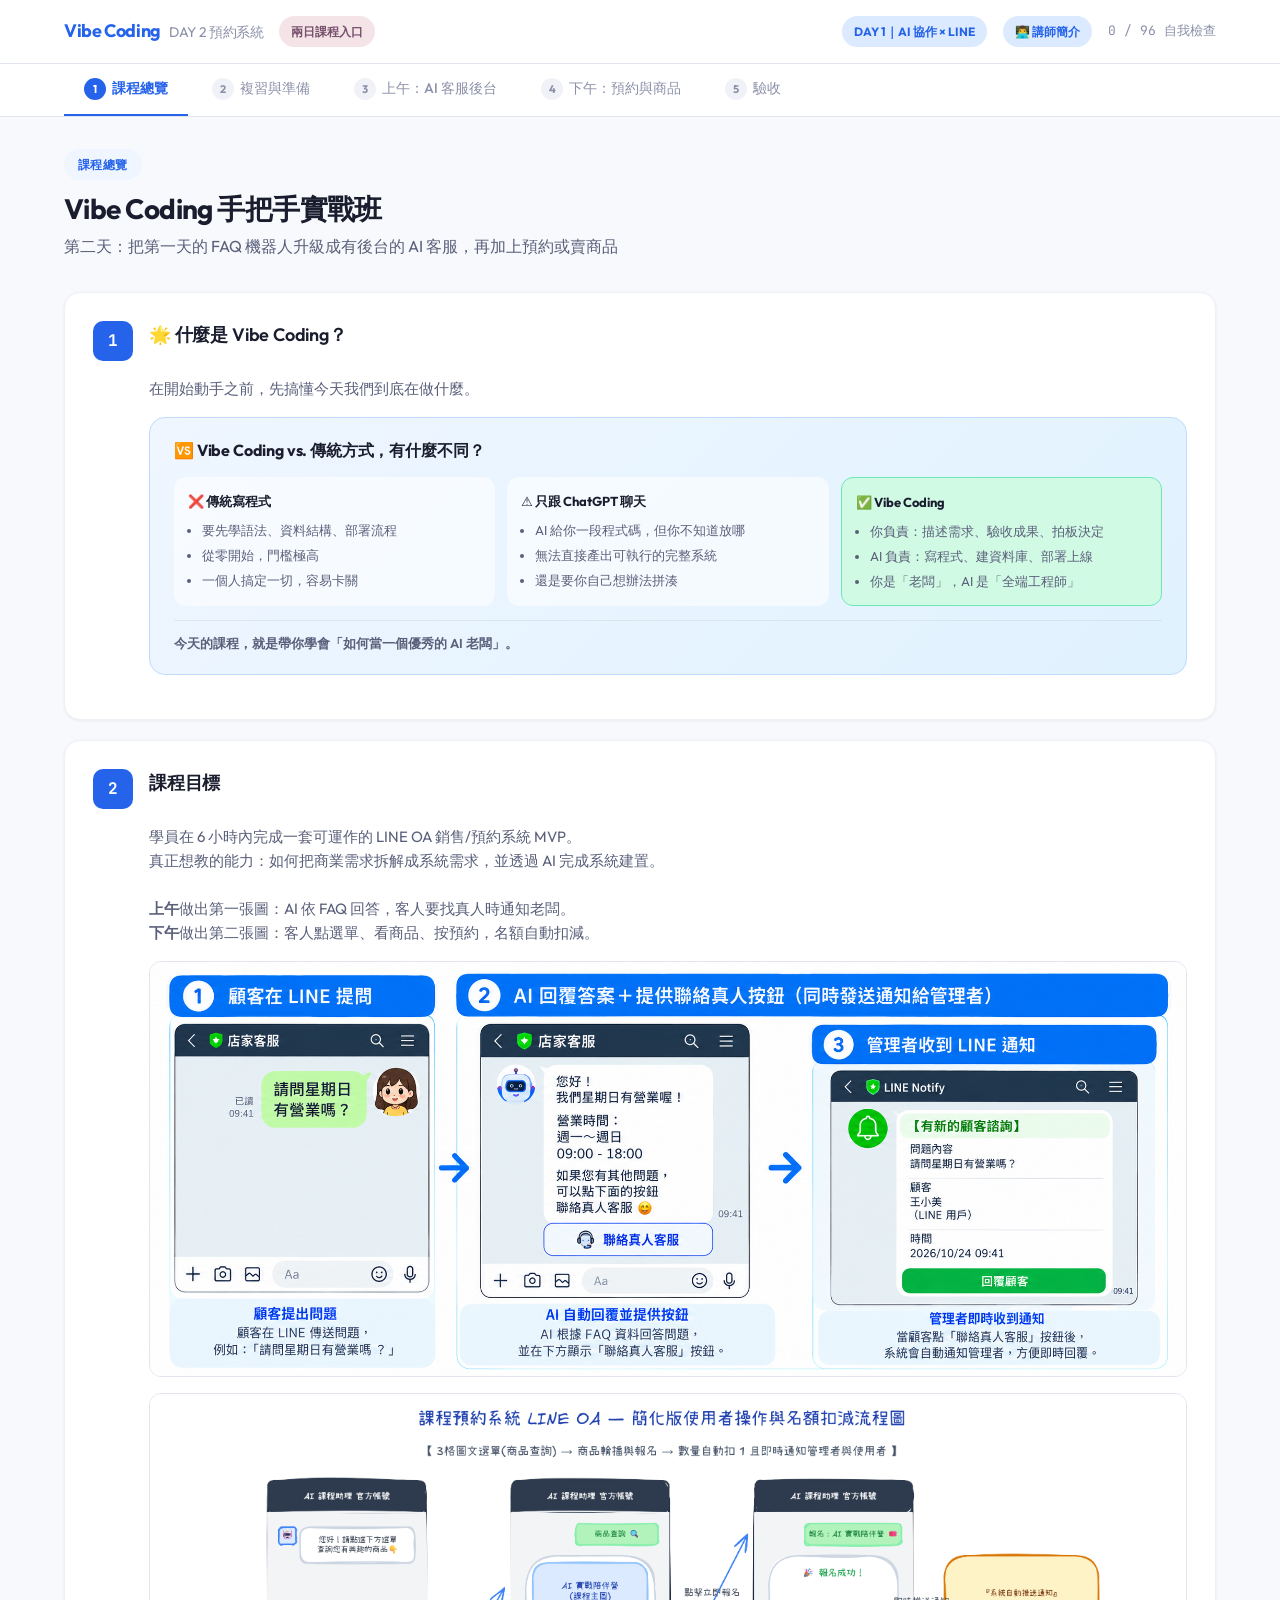
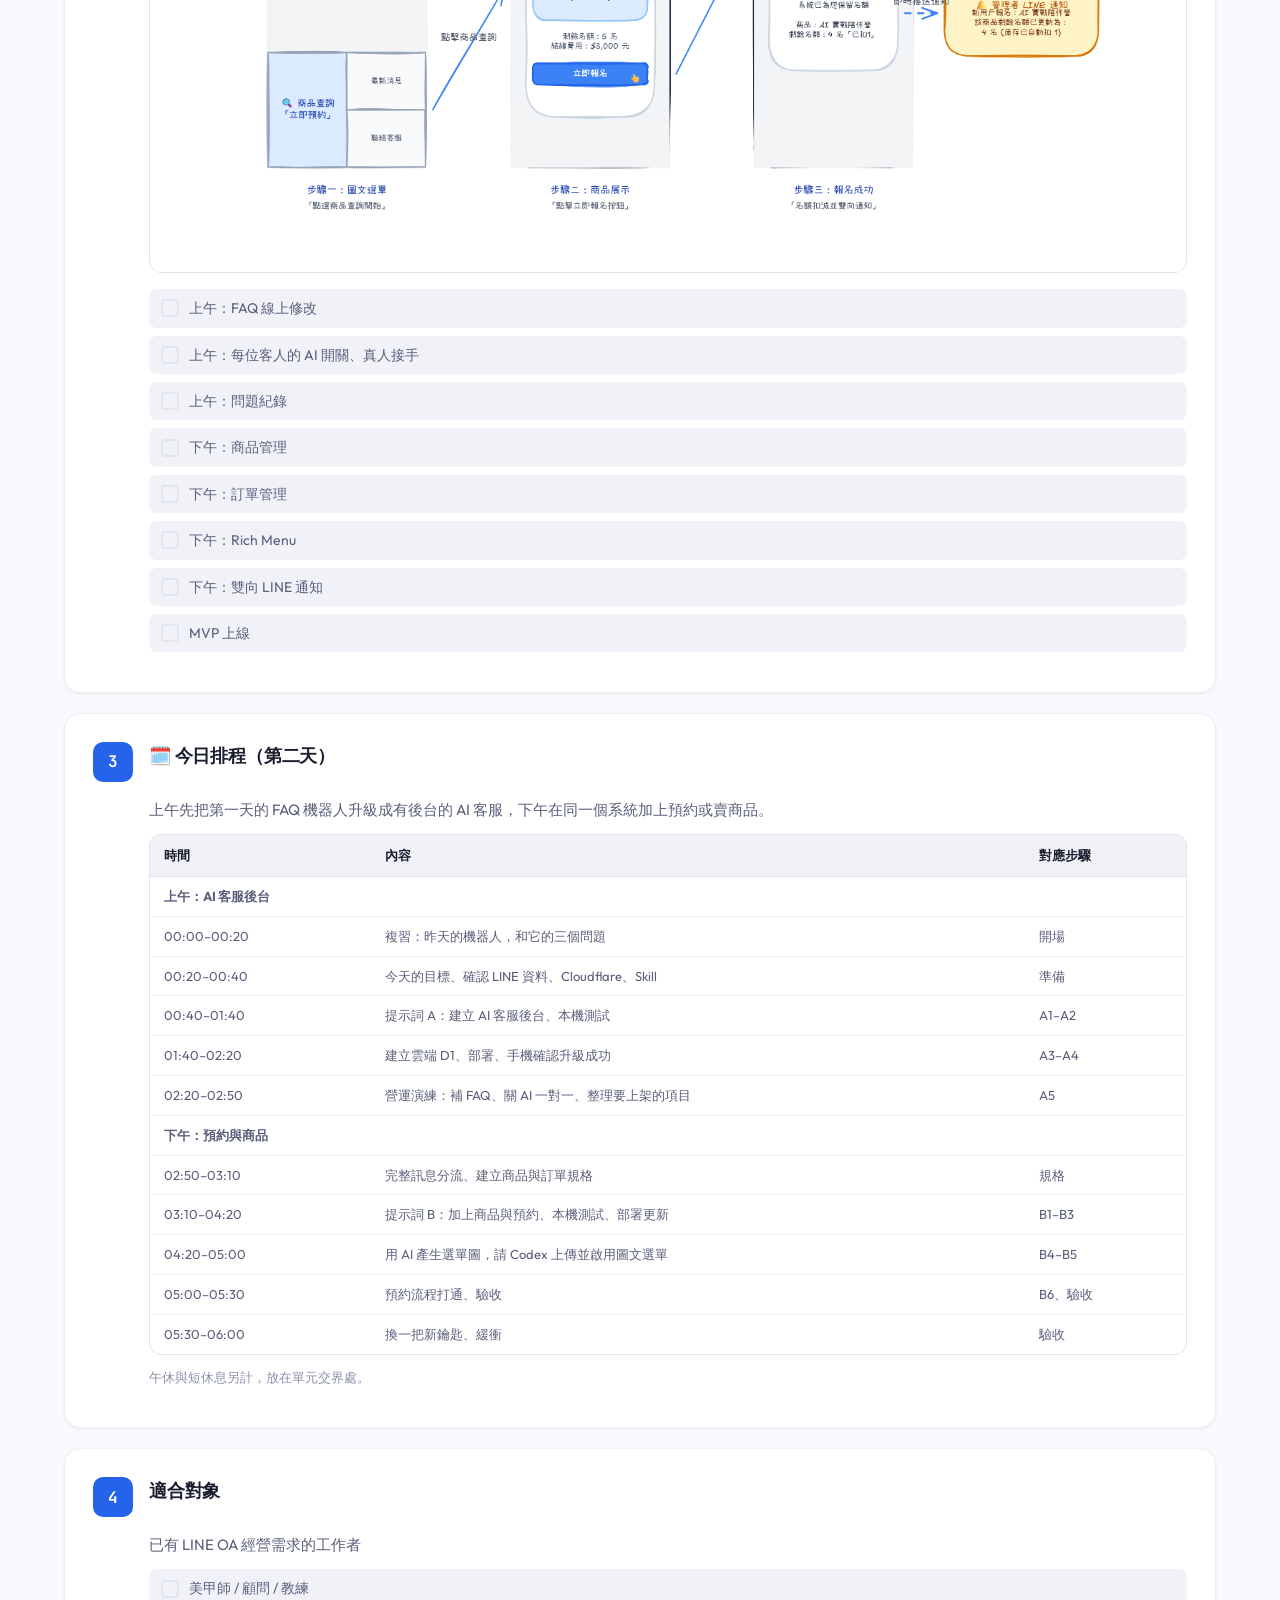
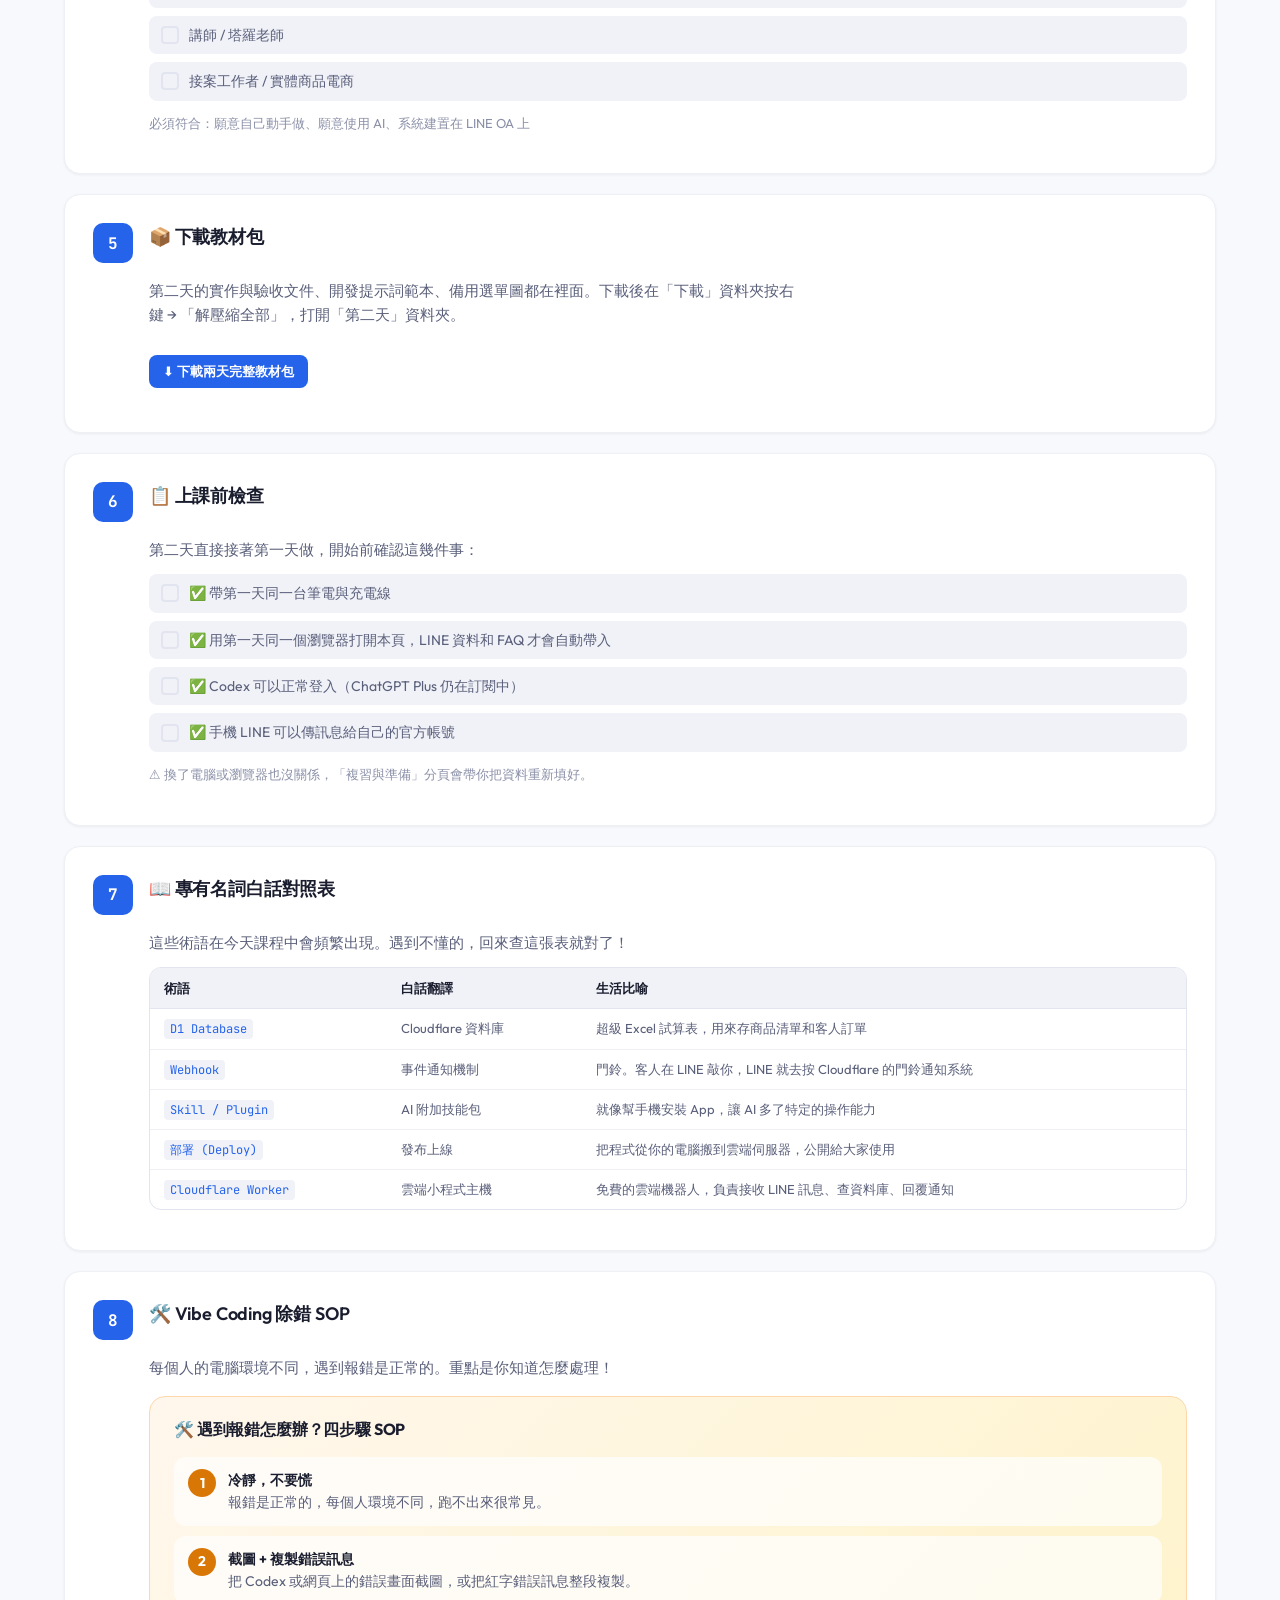
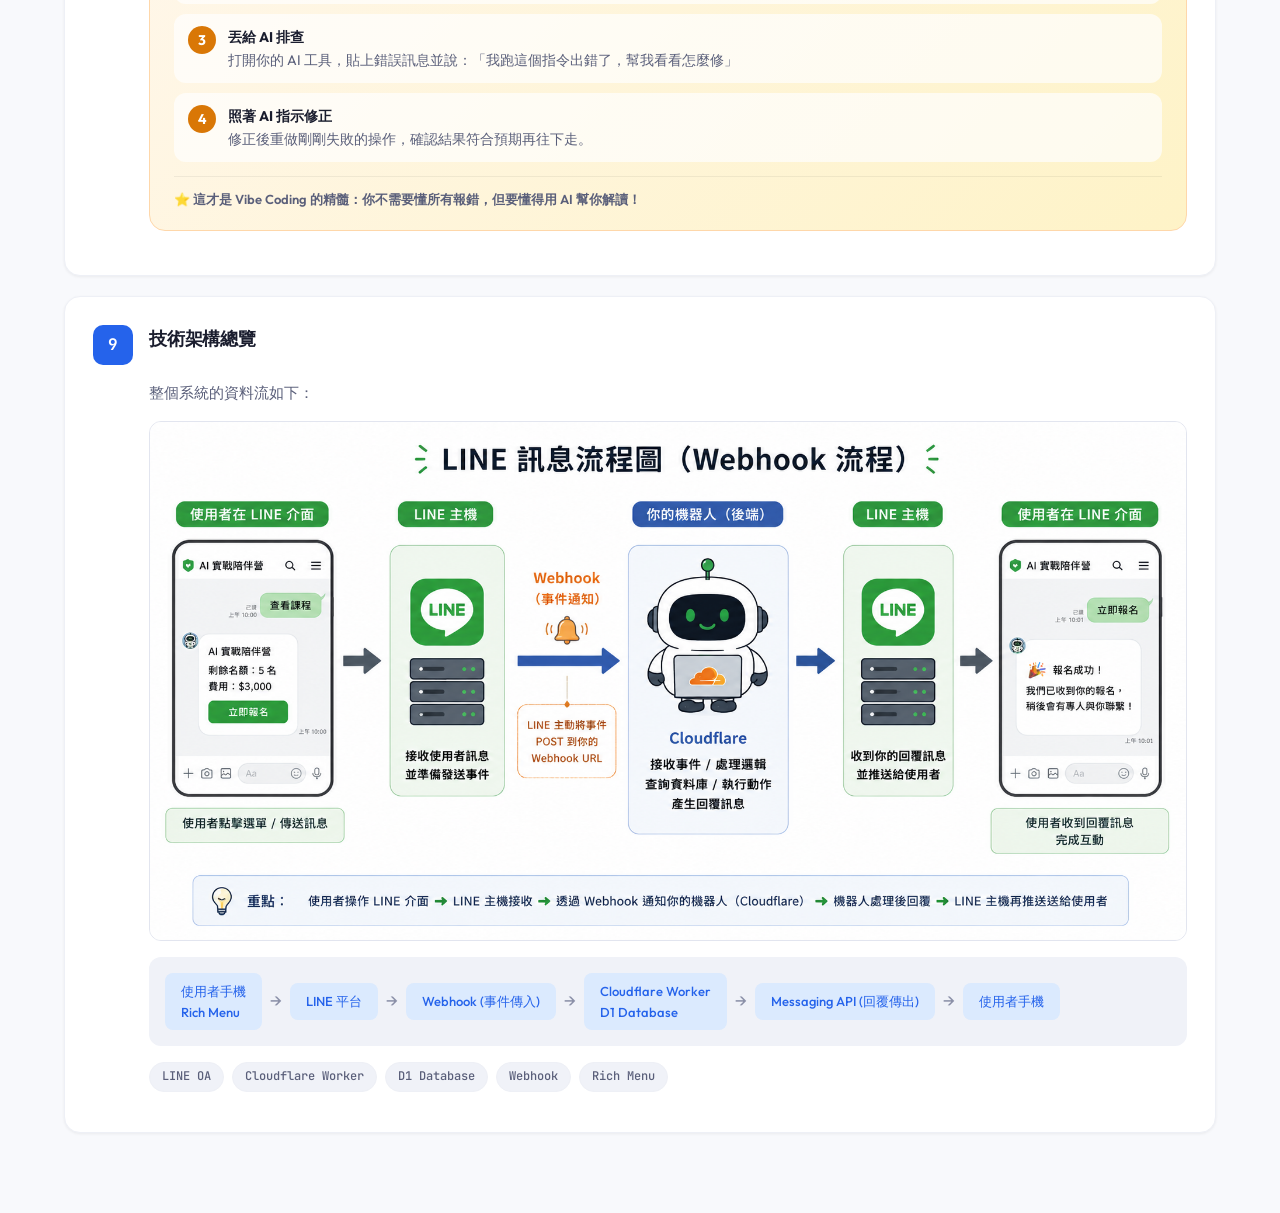
==== index.html @ fb304b0f "Day 2: rich menu Browse Products uses postback to show product cards Co-Authored-By: Claude Opus 5.5" ====
<!DOCTYPE html>
<html lang="zh-TW">

<head>
  <meta charset="UTF-8">
  <meta name="viewport" content="width=device-width, initial-scale=1.0">
  <meta name="description" content="Vibe Coding 手把手實戰班 - 用 LINE OA 打造銷售/預約系統 MVP 的課程學習引導">
  <title>Vibe Coding 課程引導手冊</title>
  <link rel="stylesheet" href="style.css">
</head>

<body>

  <header class="site-header">
    <div class="header-inner">
      <div class="header-brand">Vibe Coding<span>DAY 2 預約系統</span></div>
      <a href="./course/" class="header-instructor-btn" style="display:inline-flex;align-items:center;text-decoration:none;border-radius:999px;padding:6px 12px;background:#f5e4e7;color:#76506c;font-size:12px;font-weight:700;" title="兩日課程總覽">兩日課程入口</a>
      <a href="./day1/" class="header-instructor-btn" style="display:inline-flex;align-items:center;text-decoration:none;border-radius:999px;padding:6px 12px;background:var(--c-accent-light);color:var(--c-accent);font-size:12px;font-weight:700;margin-left:auto;" title="第一天 AI 協作與 LINE 關鍵字機器人">DAY 1｜AI 協作 × LINE</a>
      <a href="instructor.html" class="header-instructor-btn" style="margin-left:0;font-size:12px;font-weight:700;color:var(--c-accent);text-decoration:none;display:inline-flex;align-items:center;gap:4px;padding:6px 12px;border-radius:999px;background:var(--c-accent-light);transition:all var(--transition);">👨‍💻 講師簡介</a>
      <div class="header-progress" id="progressText" style="margin-left:0;">0 / 0 完成</div>
    </div>
  </header>

  <nav class="tab-nav">
    <div class="tab-nav-inner" id="tabNav"></div>
  </nav>

  <main class="main-content" id="mainContent"></main>

  <script src="course-tools.js?v=20261026-01"></script>
  <script src="data.js?v=20261026-06"></script>
  <script>
    (function () {
      const nav = document.getElementById('tabNav');
      const main = document.getElementById('mainContent');

      // Build tabs
      STAGES.forEach((stage, i) => {
        const btn = document.createElement('button');
        btn.className = 'tab-btn' + (i === 0 ? ' active' : '');
        btn.dataset.target = stage.id;
        btn.innerHTML = `<span class="tab-num">${i + 1}</span>${stage.label}`;
        btn.addEventListener('click', () => switchTab(stage.id));
        nav.appendChild(btn);
      });

      // Build panels
      STAGES.forEach((stage, i) => {
        const panel = document.createElement('div');
        panel.className = 'tab-panel' + (i === 0 ? ' active' : '');
        panel.id = `panel-${stage.id}`;
        panel.innerHTML = renderStage(stage);
        main.appendChild(panel);
      });

      function switchTab(id) {
        document.querySelectorAll('.tab-btn').forEach(b => b.classList.toggle('active', b.dataset.target === id));
        document.querySelectorAll('.tab-panel').forEach(p => {
          p.classList.remove('active');
          if (p.id === `panel-${id}`) {
            void p.offsetWidth;
            p.classList.add('active');
          }
        });
        window.scrollTo({ top: 0, behavior: 'smooth' });
      }

      function renderStage(stage) {
        let html = `
      <div class="stage-header">
        <div class="stage-badge ${stage.color}">${stage.label}</div>
        <h1 class="stage-title">${stage.title}</h1>
        <p class="stage-desc">${stage.desc}</p>
      </div>
      <div class="step-list">
    `;
        stage.steps.forEach((step, si) => {
          html += `<div class="step-card">
        <div class="step-header">
          <div class="step-number ${stage.color}">${si + 1}</div>
          <div>
            <div class="step-title">${step.title}</div>
            ${step.subtitle ? `<div class="step-subtitle">${step.subtitle}</div>` : ''}
          </div>
        </div>
        <div class="step-body">
          <p>${step.body}</p>`;

          // Vibe Coding intro block
          if (step.vibeCodingIntro) {
            html += `
          <div class="info-card info-card--blue">
            <div class="info-card__title">🆚 Vibe Coding vs. 傳統方式，有什麼不同？</div>
            <div class="compare-grid">
              <div class="compare-col compare-col--bad">
                <div class="compare-col__label">❌ 傳統寫程式</div>
                <ul>
                  <li>要先學語法、資料結構、部署流程</li>
                  <li>從零開始，門檻極高</li>
                  <li>一個人搞定一切，容易卡關</li>
                </ul>
              </div>
              <div class="compare-col compare-col--bad">
                <div class="compare-col__label">⚠️ 只跟 ChatGPT 聊天</div>
                <ul>
                  <li>AI 給你一段程式碼，但你不知道放哪</li>
                  <li>無法直接產出可執行的完整系統</li>
                  <li>還是要你自己想辦法拼湊</li>
                </ul>
              </div>
              <div class="compare-col compare-col--good">
                <div class="compare-col__label">✅ Vibe Coding</div>
                <ul>
                  <li>你負責：描述需求、驗收成果、拍板決定</li>
                  <li>AI 負責：寫程式、建資料庫、部署上線</li>
                  <li>你是「老闆」，AI 是「全端工程師」</li>
                </ul>
              </div>
            </div>
            <div class="info-card__footer">今天的課程，就是帶你學會「如何當一個優秀的 AI 老闆」。</div>
          </div>`;
          }

          // Glossary block
          if (step.glossary) {
            html += `
          <div class="glossary-table">
            <table>
              <thead><tr><th>術語</th><th>白話翻譯</th><th>生活比喻</th></tr></thead>
              <tbody>
                <!--tr><td><code>cd</code></td><td>切換目錄</td><td>用滑鼠點兩下進入資料夾</td></tr>
                <tr><td><code>pwd</code></td><td>顯示目前路徑</td><td>看你現在人在哪個資料夾</td></tr>
                <tr><td><code>mkdir</code></td><td>建立資料夾</td><td>滑鼠右鍵 → 新增資料夾</td></tr>
                <tr><td><code>npm run dev</code></td><td>啟動本地測試</td><td>在自己電腦開一個只有你看得到的暫時測試網頁</td></tr>
                <tr><td><code>wrangler deploy</code></td><td>部署上線</td><td>把網站打包上傳到雲端，讓全世界都能透過網址連進來</td></tr-->
                <tr><td><code>D1 Database</code></td><td>Cloudflare 資料庫</td><td>超級 Excel 試算表，用來存商品清單和客人訂單</td></tr>
                <tr><td><code>Webhook</code></td><td>事件通知機制</td><td>門鈴。客人在 LINE 敲你，LINE 就去按 Cloudflare 的門鈴通知系統</td></tr>
                <tr><td><code>Skill / Plugin</code></td><td>AI 附加技能包</td><td>就像幫手機安裝 App，讓 AI 多了特定的操作能力</td></tr>
                <tr><td><code>部署 (Deploy)</code></td><td>發布上線</td><td>把程式從你的電腦搬到雲端伺服器，公開給大家使用</td></tr>
                <tr><td><code>Cloudflare Worker</code></td><td>雲端小程式主機</td><td>免費的雲端機器人，負責接收 LINE 訊息、查資料庫、回覆通知</td></tr>
                
                
                
              </tbody>
            </table>
          </div>`;
          }

          // Debug SOP block
          if (step.debugSop) {
            html += `
          <div class="info-card info-card--orange">
            <div class="info-card__title">🛠️ 遇到報錯怎麼辦？四步驟 SOP</div>
            <div class="sop-steps">
              <div class="sop-step"><span class="sop-num">1</span><div><strong>冷靜，不要慌</strong><br>報錯是正常的，每個人環境不同，跑不出來很常見。</div></div>
              <div class="sop-step"><span class="sop-num">2</span><div><strong>截圖 + 複製錯誤訊息</strong><br>把 Codex 或網頁上的錯誤畫面截圖，或把紅字錯誤訊息整段複製。</div></div>
              <div class="sop-step"><span class="sop-num">3</span><div><strong>丟給 AI 排查</strong><br>打開你的 AI 工具，貼上錯誤訊息並說：「我跑這個指令出錯了，幫我看看怎麼修」</div></div>
              <div class="sop-step"><span class="sop-num">4</span><div><strong>照著 AI 指示修正</strong><br>修正後重做剛剛失敗的操作，確認結果符合預期再往下走。</div></div>
            </div>
            <div class="info-card__footer">⭐ 這才是 Vibe Coding 的精髓：你不需要懂所有報錯，但要懂得用 AI 幫你解讀！</div>
          </div>`;
          }

          // AI Tips block
          if (step.aiTips) {
            html += `
          <div class="info-card info-card--purple">
            <div class="info-card__title">🗣️ 如何最有效率地跟 AI 說話？</div>
            <div class="ai-tips-grid">
              <div class="ai-tip">
                <div class="ai-tip__icon">🎤</div>
                <div><strong>用語音輸入說白話文</strong><br>想不到怎麼打字？直接對著麥克風講。把你的需求稀哩嘩啦說出來，AI 會幫你整理成有邏輯的架構。</div>
              </div>
              <div class="ai-tip">
                <div class="ai-tip__icon">🤔</div>
                <div><strong>想清楚再送出</strong><br>避免一次送出一個字、一句話就按送出的「碎語模式」，這樣會大量消耗 Token 額度，而且 AI 不容易理解你的完整意圖。</div>
              </div>
              <div class="ai-tip">
                <div class="ai-tip__icon">📸</div>
                <div><strong>報錯就截圖</strong><br>遇到任何錯誤，把截圖或錯誤訊息直接附上，比用文字描述「它壞掉了」有效一百倍。</div>
              </div>
              <div class="ai-tip">
                <div class="ai-tip__icon">✅</div>
                <div><strong>描述「預期結果」</strong><br>告訴 AI「我希望按下按鈕後，庫存自動減 1 並發通知」比說「幫我加功能」明確太多了。</div>
              </div>
            </div>
          </div>`;
          }

          // Future expansion block
          if (step.futureExpansion) {
            html += `
          <div class="info-card info-card--green">
            <div class="info-card__title">🚀 今天只是起點，未來可以無限延伸！</div>
            <p style="margin-bottom:16px;color:var(--c-text-secondary)">今天完成的是 MVP（最小可行產品）。未來想加功能，做法都一樣：<strong>把需求具體描述給 AI，讓 AI 幫你規劃並改寫系統。</strong></p>
            <div class="expansion-grid">
              <div class="expansion-item"><span class="expansion-icon">💳</span><strong>加入金流</strong><br>整合 LINE Pay 或綠界金流，讓客人直接在 LINE 完成付款</div>
              <div class="expansion-item"><span class="expansion-icon">📅</span><strong>多時段預約</strong><br>讓一個商品支援多個時段選擇，並自動管理各時段名額</div>
              <div class="expansion-item"><span class="expansion-icon">📋</span><strong>LIFF 表單延伸</strong><br>整合 LINE LIFF 網頁，像 Google Forms 一樣在 LINE 內直接填寫問卷與收集資料</div>
              <div class="expansion-item"><span class="expansion-icon">👥</span><strong>會員 CRM</strong><br>記錄每位客人的消費紀錄，發送個人化優惠訊息</div>
              <div class="expansion-item"><span class="expansion-icon">📊</span><strong>銷售儀表板</strong><br>自動統計每日/每週訂單與營收，用圖表呈現</div>
            </div>
          </div>`;
          }

          // Template selector
          if (step.templateSelector) {
            html += `
          <div class="template-selector">
            <div class="template-selector__label">選擇和第一天相同的範例（點擊後自動填入下方欄位）：</div>
            <div class="template-btns">
              ${Object.entries(TEMPLATES).map(([key, tpl]) =>
                `<button class="template-btn" onclick="applyTemplate('${key}')">${tpl.label}<br><small>${tpl.sub}</small></button>`).join('')}
            </div>
          </div>`;
          }

          // Image
          // step.image may be a single path or a list shown top to bottom.
          if (step.image) {
            html += [].concat(step.image).map(src => `
          <div class="step-image-container" style="margin: 16px 0; border: 1px solid var(--c-border); border-radius: var(--radius); overflow: hidden; max-width: 100%;">
            <img src="${src}" alt="LINE OA MVP 流程圖" style="width: 100%; height: auto; display: block; object-fit: contain;">
          </div>
        `).join('');
          }

          // Flow diagram
          if (step.flow) {
            html += '<div class="flow-diagram">';
            step.flow.forEach((node, ni) => {
              html += `<span class="flow-node">${node}</span>`;
              if (ni < step.flow.length - 1) html += '<span class="flow-arrow">&rarr;</span>';
            });
            html += '</div>';
          }

          // Tech pills
          if (step.techs) {
            html += '<div class="tech-pills">';
            step.techs.forEach(t => { html += `<span class="tech-pill">${t}</span>`; });
            html += '</div>';
          }

          // Checklist
          if (step.checklist) {
            html += '<ul class="checklist">';
            step.checklist.forEach((item, ci) => {
              const uid = `${stage.id}-${si}-${ci}`;
              html += `<li><input type="checkbox" id="${uid}" onchange="updateProgress()"><label for="${uid}">${item}</label></li>`;
            });
            html += '</ul>';
          }

          // Extra text
          if (step.extra) {
            html += `<p style="margin-top:8px;font-size:13px;color:var(--c-text-muted)">${step.extra}</p>`;
          }

          // Result box
          if (step.result) {
            html += `<div class="result-box">${step.result}</div>`;
          }

          // Tip box (white-talk explanation)
          if (step.tip) {
            html += `<div class="tip-box">${step.tip}</div>`;
          }

          // Worksheet
          if (step.worksheet) {
            html += renderWorksheet(step.worksheet, `${stage.id}-${si}`);
          }

          // Prompt box
          if (step.promptBox) {
            html += `
          <div class="prompt-output-box">
            <div class="prompt-output-header">
              <span>整合 AI 提示詞</span>
              <button class="copy-btn" id="btn-copy-${step.promptBox.id}" onclick="copyToClipboard('${step.promptBox.id}')">${step.promptBox.buttonText}</button>
            </div>
            <textarea id="${step.promptBox.id}" readonly class="prompt-textarea" placeholder="填寫完前述步驟後，此處將動態生成相關提示詞...">${(step.promptBox.text || "").replace(/&/g, "&amp;").replace(/</g, "&lt;")}</textarea>
          </div>
        `;
          }

          // Antifraud notice already in body HTML, tip also rendered after worksheet
          html += '</div></div>';
        });
        html += '</div>';
        return html;
      }

      function renderWorksheet(ws, prefix) {
        let html = `<div class="worksheet">
      <div class="worksheet-title">
        <svg viewBox="0 0 24 24" fill="none" stroke="currentColor" stroke-width="2" stroke-linecap="round" stroke-linejoin="round"><path d="M14 2H6a2 2 0 0 0-2 2v16a2 2 0 0 0 2 2h12a2 2 0 0 0 2-2V8z"/><polyline points="14 2 14 8 20 8"/><line x1="16" y1="13" x2="8" y2="13"/><line x1="16" y1="17" x2="8" y2="17"/><polyline points="10 9 9 9 8 9"/></svg>
        ${ws.title}
      </div>
      <div class="ws-grid">`;
        ws.fields.forEach((f, fi) => {
          const fid = f.id || `ws-${prefix}-${fi}`;
          if (f.type === 'textarea') {
            html += `</div><div class="ws-field"><label for="${fid}">${f.label}</label>
          <textarea id="${fid}" placeholder="${f.hint || ''}"></textarea>
          ${f.hint ? `<div class="ws-hint">${f.hint}</div>` : ''}</div><div class="ws-grid">`;
          } else {
            html += `<div class="ws-field"><label for="${fid}">${f.label}</label>
          <input type="text" id="${fid}" placeholder="${f.hint || ''}">
          ${f.hint ? `<div class="ws-hint">${f.hint}</div>` : ''}</div>`;
          }
        });
        html += '</div>';

        if (ws.hasCopyOutput) {
          html += `
        <div class="copy-output-box">
          <div class="copy-output-header">
            <span>LINE 憑證複製區</span>
            <button class="copy-btn" onclick="copyToClipboard('${ws.copyTargetId}')">一鍵複製</button>
          </div>
          <textarea id="${ws.copyTargetId}" readonly class="copy-textarea" placeholder="在此處填寫上方欄位後，會自動產生方便複製的格式..."></textarea>
        </div>
      `;
        }

        html += '</div>';
        return html;
      }

      // Apply industry template
      window.applyTemplate = function (type) {
        const tpl = TEMPLATES[type];
        if (!tpl) return;
        const fields = {
          product_fields: tpl.productFields,
          order_fields: tpl.orderFields,
          admin_notify_tpl: tpl.adminNotify,
          user_notify_tpl: tpl.userNotify
        };
        Object.entries(fields).forEach(([id, val]) => {
          const el = document.getElementById(id);
          if (el) el.value = val;
        });
        // Highlight active button
        document.querySelectorAll('.template-btn').forEach(btn => btn.classList.remove('active'));
        event.currentTarget.classList.add('active');
        saveAllInputs();
        updateDynamicOutputs();
      };

      // Save all input fields
      // 合併寫入，保留第一天頁面的欄位（兩天共用同一個 localStorage key）
      function saveAllInputs() {
        let data = {};
        try { data = JSON.parse(localStorage.getItem('vibe-course-inputs') || '{}'); } catch (e) { }
        document.querySelectorAll('input[type="text"], input[type="password"], textarea').forEach(el => {
          if (el.id && !el.readOnly) {
            data[el.id] = el.value;
          }
        });
        try { localStorage.setItem('vibe-course-inputs', JSON.stringify(data)); } catch (e) { }
      }

      // Restore all input fields
      function restoreAllInputs() {
        try {
          const saved = JSON.parse(localStorage.getItem('vibe-course-inputs') || '{}');
          Object.entries(saved).forEach(([id, val]) => {
            const el = document.getElementById(id);
            if (el) el.value = val;
          });
        } catch (e) { }
      }

      // Dynamic Prompt & Credentials updates
      // 憑證只存在學員自己瀏覽器的 localStorage，本頁不會送出到任何伺服器
      function updateDynamicOutputs() {
        const channelId = document.getElementById('line_channel_id')?.value || '';
        const channelSecret = document.getElementById('line_channel_secret')?.value || '';
        const accessToken = document.getElementById('line_access_token')?.value || '';
        const adminUid = document.getElementById('line_admin_uid')?.value || '';
        const geminiKey = document.getElementById('gemini_api_key')?.value || '';

        // Credentials Area
        const credsArea = document.getElementById('line_credentials_copy');
        if (credsArea) {
          credsArea.value = `Channel ID: ${channelId}\nChannel Secret: ${channelSecret}\nAdmin User ID: ${adminUid}\nAccess Token: ${accessToken}`;
        }

        // Step A1 Prompt Box (AI 客服後台)
        const faqPromptArea = document.getElementById('faq_system_prompt');
        if (faqPromptArea) {
          faqPromptArea.value = `請幫我把第一天做的 LINE FAQ 機器人（資料夾 line-ai-faq）升級成「有後台的 AI 客服」。
直接改原本的專案，部署到同一個 Worker，網址不變。我是新手，請先用三句白話說明計畫，每做完一步用一句白話告訴我結果。

【要加的功能】
1. FAQ 改存資料庫：建立 Cloudflare D1，把第一天 FAQ 檔案的內容搬進去。之後我在後台改 FAQ，下一則訊息就生效，不用重新部署；改錯了可以「還原上一版」。
2. 每位客人的 AI 開關：傳過訊息的客人都列在後台。我把某位客人的 AI 關掉，機器人就完全不回他，讓我在 LINE 官方帳號後台跟他一對一聊天，直到我自己打開。
3. 真人接手：客人傳「聯絡客服」或「人工」，回「已轉給真人客服，請稍候」，並用 LINE 推播通知我。之後機器人先不回他，直到他 30 分鐘沒說話才恢復 AI。重複傳「人工」不要重複通知我。
4. 問題紀錄：AI 在 FAQ 找不到答案的問題記下來，讓我知道 FAQ 要補什麼。Gemini 出錯或忙線不算。
5. 後台網頁：要輸入密碼才能進去，分成「客人管理」「FAQ 管理」（一個大文字框，直接改、按儲存）「問題紀錄」三頁。選單留位置，下午會加「商品管理」「訂單管理」。

【密碼與金鑰】
- 後台密碼由我自己輸入（至少 6 碼），用 npx wrangler secret put ADMIN_PASSWORD 設定，不要顯示在畫面或對話裡。
- 管理員 LINE UID（通知要送給我）：${adminUid || '[請回前步驟填寫管理員 LINE UID]'}
- LINE 和 Gemini 的金鑰第一天已經設定在 Cloudflare，不用重設。本機測試需要的話放進 .dev.vars，不要寫進程式碼、也不要 commit：
  LINE_CHANNEL_SECRET: ${channelSecret || '[請回前步驟填寫 Channel Secret]'}
  LINE_CHANNEL_ACCESS_TOKEN: ${accessToken || '[請回前步驟填寫 Access Token]'}
  GEMINI_API_KEY: ${geminiKey || '[請回前步驟填寫 Gemini API Key]'}

【做法】
1. 先用 git 存一個還原點，再開始改。
2. 先在本機測試（npm run dev），給我本機後台網址，讓我試登入、看 FAQ、改 FAQ。
3. 我說可以之後，建立雲端 D1，部署到同一個 Worker。
4. 做完告訴我後台網址，並確認 Webhook 網址和第一天一樣。
5. 再用 git 存還原點，訊息寫「上午：AI 客服後台完成」。

第一天的回答規則照舊：只能依 FAQ 回答，不能編造價格、日期、地址或優惠。
找不到 line-ai-faq 資料夾的話，先停下來告訴我。遇到錯誤先用白話說明，一次修一個問題，不要整個重寫。`;
        }

        // Step B1 Prompt Box (商品與預約)
        const productFields = document.getElementById('product_fields')?.value || '商品名稱, 價格, 上下架狀態, 上架時間, 下架時間, 剩餘庫存';
        const orderFields = document.getElementById('order_fields')?.value || '購買人姓名, 商品名稱, 付款狀態';
        const adminNotify = document.getElementById('admin_notify_tpl')?.value || '[未設定管理員通知範本]';
        const userNotify = document.getElementById('user_notify_tpl')?.value || '[未設定客戶通知範本]';
        const popularItems = document.getElementById('popular_items')?.value.trim() || '';

        const bookingPromptArea = document.getElementById('booking_system_prompt');
        if (bookingPromptArea) {
          bookingPromptArea.value = `請在 line-ai-faq 專案加上「商品與預約」功能。上午做好的 AI 客服、FAQ 管理、客人 AI 開關和後台登入都要保持可用，不要重寫。
我是新手，開始前先用 git 存一個還原點，再用三句白話告訴我你要加什麼；每做完一步用一句白話告訴我結果。金鑰上午已經設定好，直接沿用。

【我的商品與訂單】
- 商品要記錄：${productFields}
- 訂單要記錄：${orderFields}
- 下單後通知我：${adminNotify}
- 下單後回覆客人：${userNotify}
${popularItems ? `- 先建立這些商品，狀態設為「下架」，價格和數量我自己在後台填，不要自己編：
${popularItems}
` : ''}
【客人怎麼預約】
1. 客人按下選單的「瀏覽商品」（postback），或自己打「瀏覽商品」：用卡片列出上架中的商品（輪播）。
2. 卡片上的「立即預約」按鈕，要讓客人真的送出一句文字：👉 我要預約【商品名稱】
   （按鈕用傳送文字的 message action，不要用 postback，這樣 LINE 官方帳號後台的聊天室才看得到。）
3. 收到「👉 我要預約【…】」：建立訂單（預設未付款）、名額或庫存減 1，回覆客人並推播通知我。賣完、下架或找不到商品時，回「這個項目目前無法預約」，不建立訂單。
4. 瀏覽商品和「我要預約」就算客人的 AI 被關掉或在真人接手中，也要照常處理；其他文字照上午的規則。
5. 客人自己打「我想預約」這類句子時，AI 只引導他點選單的「瀏覽商品」，AI 不能自己建立或取消訂單。
6. 兩個人同時搶最後一個名額，只能有一個成功，庫存不能變負數。

【後台加兩頁】
- 商品管理：新增、修改、上下架。
- 訂單管理：切換已付款／未付款、刪除訂單（刪除後名額加回去）。

【做法】
1. 先在本機測試（npm run dev），給我本機後台網址讓我試。
2. 我說可以之後，雲端 D1 只新增商品和訂單的資料表，不能動到上午的資料，再部署到同一個 Worker（網址不變）。
3. 再用 git 存還原點，訊息寫「下午：商品與預約完成」。

遇到錯誤先用白話說明，一次修一個問題，不要整個重寫；改壞了先問我要不要退回還原點。`;
        }

        // Step B4 Rich Menu Image Prompt
        const richMenuArea = document.getElementById('rich_menu_image_prompt');
        if (richMenuArea) {
          richMenuArea.value = `A premium, minimalistic 2-column layout for a LINE Official Account Rich Menu. Wide banner, aspect ratio 3:1 (final size 2500x843). Keep all icons and text inside the central horizontal band so it can be cropped to 3:1.
The background is an elegant cream white with clean cobalt blue dividers.
Each column contains a clean, modern line icon and a single text label:
- Left Column: A shopping bag icon with text "瀏覽商品" (Browse Products).
- Right Column: A chat bubble icon with text "聯絡客服" (Contact Us).
Clean typography, high-end editorial look, flat design, no gradients, professional user interface layout, no extra text.`;
        }
      }

      // Copy to Clipboard with Visual Feedback
      window.copyToClipboard = function (id) {
        const el = document.getElementById(id);
        if (!el || !window.courseValidateCopy(id)) return;
        el.select();
        el.setSelectionRange(0, 99999);
        try {
          navigator.clipboard.writeText(el.value).then(() => {
            const btn = document.querySelector(`button[onclick*="${id}"]`) || document.getElementById(`btn-copy-${id}`);
            if (btn) {
              const originalText = btn.textContent;
              btn.textContent = '已複製！';
              btn.style.background = 'var(--c-success)';
              btn.style.color = '#fff';
              setTimeout(() => {
                btn.textContent = originalText;
                btn.style.background = '';
                btn.style.color = '';
              }, 1500);
            }
          }).catch(() => alert('複製失敗，請手動選取複製！'));
        } catch (err) {
          alert('複製失敗，請手動選取複製！');
        }
      };

      // Listen for input events
      document.body.addEventListener('input', (e) => {
        if (e.target.matches('input, textarea')) {
          saveAllInputs();
          updateDynamicOutputs();
        }
      });

      // Progress tracking
      window.updateProgress = function () {
        const all = document.querySelectorAll('.checklist input[type="checkbox"]');
        const checked = document.querySelectorAll('.checklist input[type="checkbox"]:checked');
        document.getElementById('progressText').textContent = `${checked.length} / ${all.length} 自我檢查`;
        const state = {};
        all.forEach(cb => { state[cb.id] = cb.checked; });
        try { localStorage.setItem('vibe-course-progress', JSON.stringify(state)); } catch (e) { }
      };

      window.refreshCourseOutputs = updateDynamicOutputs;

      // Restore state
      restoreAllInputs();
      updateDynamicOutputs();

      try {
        const saved = JSON.parse(localStorage.getItem('vibe-course-progress') || '{}');
        Object.entries(saved).forEach(([id, checked]) => {
          const cb = document.getElementById(id);
          if (cb) cb.checked = checked;
        });
      } catch (e) { }
      window.updateProgress();

    })();
  </script>

</body>

</html>
---- style.css ----
/* ===== Design System: Vibe Coding Course Guide ===== */
/* Design Read: 教育型互動工具, 面向學員, 科技+教學感, VARIANCE:6 MOTION:5 DENSITY:4 */

@import url('https://fonts.googleapis.com/css2?family=Outfit:wght@300;400;500;600;700;800&family=JetBrains+Mono:wght@400;500&display=swap');

*, *::before, *::after { box-sizing: border-box; margin: 0; padding: 0; }

:root {
  /* Colors - Cobalt + Cream palette (anti-AI-default) - ALWAYS BRIGHT THEME */
  --c-bg: #f8f9fc;
  --c-surface: #ffffff;
  --c-surface-alt: #f0f2f8;
  --c-border: #e2e5ef;
  --c-border-light: #eef0f6;
  --c-text: #1a1d2e;
  --c-text-secondary: #5a5f7a;
  --c-text-muted: #8b90a8;
  --c-accent: #2563eb;
  --c-accent-light: #dbeafe;
  --c-accent-hover: #1d4ed8;
  --c-success: #059669;
  --c-success-light: #d1fae5;
  --c-warning: #d97706;
  --c-warning-light: #fef3c7;
  --c-stage1: #2563eb;
  --c-stage1-bg: #eff6ff;
  --c-stage2: #7c3aed;
  --c-stage2-bg: #f5f3ff;
  --c-stage3: #059669;
  --c-stage3-bg: #ecfdf5;
  --c-stage4: #dc2626;
  --c-stage4-bg: #fef2f2;
  --c-stage5: #ea580c;
  --c-stage5-bg: #fff7ed;
  /* Typography */
  --font-display: 'Outfit', system-ui, sans-serif;
  --font-mono: 'JetBrains Mono', monospace;
  /* Spacing */
  --radius: 12px;
  --radius-sm: 8px;
  --radius-lg: 16px;
  --shadow-sm: 0 1px 3px rgb(0 0 0 / .06);
  --shadow-md: 0 4px 16px rgb(0 0 0 / .08);
  --shadow-lg: 0 8px 32px rgb(0 0 0 / .1);
  --transition: .25s cubic-bezier(.16,1,.3,1);
}

html { scroll-behavior: smooth; }
body {
  font-family: var(--font-display);
  background: var(--c-bg);
  color: var(--c-text);
  line-height: 1.6;
  -webkit-font-smoothing: antialiased;
}

/* ===== HEADER ===== */
.site-header {
  position: sticky; top: 0; z-index: 100;
  border-bottom: 1px solid var(--c-border);
  backdrop-filter: blur(12px);
  background: rgb(255 255 255 / .88);
}
.header-inner {
  max-width: 1200px; margin: 0 auto;
  padding: 16px 24px;
  display: flex; align-items: center; gap: 16px;
}
.header-brand {
  font-weight: 700; font-size: 18px;
  color: var(--c-accent);
  letter-spacing: -.02em;
}
.header-brand span { color: var(--c-text-muted); font-weight: 400; font-size: 14px; margin-left: 8px; }
.header-progress {
  margin-left: auto;
  font-size: 13px; color: var(--c-text-muted);
  font-family: var(--font-mono);
}

/* ===== TAB NAV ===== */
.tab-nav {
  background: var(--c-surface);
  border-bottom: 1px solid var(--c-border);
  position: sticky; top: 57px; z-index: 99;
}
.tab-nav-inner {
  max-width: 1200px; margin: 0 auto;
  padding: 0 24px;
  display: flex; gap: 4px;
  overflow-x: auto;
  scrollbar-width: none;
}
.tab-nav-inner::-webkit-scrollbar { display: none; }

.tab-btn {
  flex-shrink: 0;
  padding: 14px 20px;
  border: none; background: none;
  font-family: var(--font-display);
  font-size: 14px; font-weight: 500;
  color: var(--c-text-muted);
  cursor: pointer;
  border-bottom: 2px solid transparent;
  transition: all var(--transition);
  white-space: nowrap;
}
.tab-btn:hover { color: var(--c-text); background: var(--c-surface-alt); }
.tab-btn.active {
  color: var(--c-accent);
  border-bottom-color: var(--c-accent);
  font-weight: 600;
}
.tab-btn .tab-num {
  display: inline-block;
  width: 22px; height: 22px;
  line-height: 22px;
  text-align: center;
  border-radius: 50%;
  font-size: 11px;
  font-weight: 700;
  margin-right: 6px;
  background: var(--c-surface-alt);
  color: var(--c-text-muted);
  transition: all var(--transition);
}
.tab-btn.active .tab-num {
  background: var(--c-accent);
  color: #fff;
}

/* ===== MAIN CONTENT ===== */
.main-content {
  max-width: 1200px; margin: 0 auto;
  padding: 32px 24px 80px;
}

.tab-panel { display: none; }
.tab-panel.active {
  display: block;
  animation: fadeSlideIn .4s cubic-bezier(.16,1,.3,1);
}
@keyframes fadeSlideIn {
  from { opacity: 0; transform: translateY(12px); }
  to { opacity: 1; transform: translateY(0); }
}

/* Stage Header */
.stage-header {
  margin-bottom: 32px;
}
.stage-badge {
  display: inline-flex; align-items: center; gap: 6px;
  padding: 6px 14px;
  border-radius: 999px;
  font-size: 12px; font-weight: 600;
  letter-spacing: .04em;
  text-transform: uppercase;
  margin-bottom: 12px;
}
.stage-badge.s1 { background: var(--c-stage1-bg); color: var(--c-stage1); }
.stage-badge.s2 { background: var(--c-stage2-bg); color: var(--c-stage2); }
.stage-badge.s3 { background: var(--c-stage3-bg); color: var(--c-stage3); }
.stage-badge.s4 { background: var(--c-stage4-bg); color: var(--c-stage4); }
.stage-badge.s5 { background: var(--c-stage5-bg); color: var(--c-stage5); }

.stage-title {
  font-size: 28px; font-weight: 700;
  letter-spacing: -.02em;
  line-height: 1.2;
  margin-bottom: 8px;
}
.stage-desc {
  font-size: 16px;
  color: var(--c-text-secondary);
  max-width: 65ch;
}

/* ===== STEP CARDS ===== */
.step-list { display: flex; flex-direction: column; gap: 20px; }

.step-card {
  background: var(--c-surface);
  border: 1px solid var(--c-border-light);
  border-radius: var(--radius-lg);
  padding: 28px;
  box-shadow: var(--shadow-sm);
  transition: all var(--transition);
}
.step-card:hover {
  box-shadow: var(--shadow-md);
  border-color: var(--c-accent);
  transform: translateY(-2px);
}

.step-header {
  display: flex; align-items: flex-start; gap: 16px;
  margin-bottom: 16px;
}
.step-number {
  flex-shrink: 0;
  width: 40px; height: 40px;
  border-radius: 10px;
  display: flex; align-items: center; justify-content: center;
  font-weight: 700; font-size: 16px;
  font-family: var(--font-mono);
  color: #fff;
}
.step-number.s1 { background: var(--c-stage1); }
.step-number.s2 { background: var(--c-stage2); }
.step-number.s3 { background: var(--c-stage3); }
.step-number.s4 { background: var(--c-stage4); }
.step-number.s5 { background: var(--c-stage5); }

.step-title {
  font-size: 18px; font-weight: 600;
  letter-spacing: -.01em;
}
.step-subtitle {
  font-size: 13px; color: var(--c-text-muted);
  margin-top: 2px;
}

.step-body { margin-left: 56px; }
.step-body p {
  color: var(--c-text-secondary);
  font-size: 15px;
  margin-bottom: 12px;
  max-width: 65ch;
}

/* Checklist */
.checklist {
  list-style: none;
  display: flex; flex-direction: column; gap: 8px;
  margin: 12px 0;
}
.checklist li {
  display: flex; align-items: center; gap: 10px;
  padding: 8px 12px;
  border-radius: var(--radius-sm);
  font-size: 14px;
  color: var(--c-text-secondary);
  background: var(--c-surface-alt);
  transition: background var(--transition);
}
.checklist li:hover { background: var(--c-accent-light); }
.checklist input[type="checkbox"] {
  appearance: none; -webkit-appearance: none;
  width: 18px; height: 18px;
  border: 2px solid var(--c-border);
  border-radius: 4px;
  cursor: pointer;
  flex-shrink: 0;
  transition: all var(--transition);
  position: relative;
}
.checklist input[type="checkbox"]:checked {
  background: var(--c-accent);
  border-color: var(--c-accent);
}
.checklist input[type="checkbox"]:checked::after {
  content: '';
  position: absolute;
  left: 5px; top: 1px;
  width: 5px; height: 10px;
  border: solid #fff; border-width: 0 2px 2px 0;
  transform: rotate(45deg);
}

/* Result badge */
.result-box {
  margin-top: 16px;
  padding: 14px 18px;
  border-radius: var(--radius);
  border-left: 3px solid var(--c-success);
  background: var(--c-success-light);
  font-size: 14px;
  color: var(--c-success);
  font-weight: 500;
}

/* ===== WORKSHEET (學習單) ===== */
.worksheet {
  margin-top: 24px;
  border: 2px dashed var(--c-warning);
  border-radius: var(--radius-lg);
  padding: 24px;
  background: var(--c-warning-light);
}
.worksheet-title {
  display: flex; align-items: center; gap: 8px;
  font-size: 16px; font-weight: 600;
  color: var(--c-warning);
  margin-bottom: 16px;
}
.worksheet-title svg { width: 20px; height: 20px; }

.ws-field {
  margin-bottom: 16px;
}
.ws-field label {
  display: block;
  font-size: 13px; font-weight: 600;
  color: var(--c-text);
  margin-bottom: 6px;
  letter-spacing: .02em;
}
.ws-field input,
.ws-field textarea {
  width: 100%;
  padding: 10px 14px;
  border: 1px solid var(--c-border);
  border-radius: var(--radius-sm);
  font-family: var(--font-display);
  font-size: 14px;
  color: var(--c-text);
  background: var(--c-surface);
  transition: border-color var(--transition), box-shadow var(--transition);
  outline: none;
}
.ws-field input:focus,
.ws-field textarea:focus {
  border-color: var(--c-accent);
  box-shadow: 0 0 0 3px var(--c-accent-light);
}
.ws-field textarea { min-height: 80px; resize: vertical; }
.ws-field .ws-hint {
  font-size: 12px; color: var(--c-text-muted);
  margin-top: 4px;
}

.ws-grid {
  display: grid;
  grid-template-columns: 1fr 1fr;
  gap: 16px;
}
@media (max-width: 640px) {
  .ws-grid { grid-template-columns: 1fr; }
}

/* ===== FLOW DIAGRAM ===== */
.flow-diagram {
  display: flex; align-items: center; gap: 0;
  flex-wrap: wrap;
  margin: 16px 0;
  padding: 16px;
  background: var(--c-surface-alt);
  border-radius: var(--radius);
  overflow-x: auto;
}
.flow-node {
  padding: 8px 16px;
  border-radius: var(--radius-sm);
  font-size: 13px; font-weight: 500;
  background: var(--c-accent-light);
  color: var(--c-accent);
  white-space: nowrap;
}
.flow-arrow {
  padding: 0 8px;
  color: var(--c-text-muted);
  font-size: 18px;
  flex-shrink: 0;
}

/* ===== TECH STACK PILLS ===== */
.tech-pills {
  display: flex; flex-wrap: wrap; gap: 8px;
  margin: 12px 0;
}
.tech-pill {
  padding: 4px 12px;
  border-radius: 999px;
  font-size: 12px; font-weight: 500;
  background: var(--c-surface-alt);
  color: var(--c-text-secondary);
  border: 1px solid var(--c-border-light);
  font-family: var(--font-mono);
}

/* ===== DYNAMIC COPY BOXES ===== */
.copy-output-box,
.prompt-output-box {
  margin-top: 20px;
  border: 1px solid var(--c-border);
  border-radius: var(--radius);
  background: var(--c-surface-alt);
  overflow: hidden;
}

.copy-output-header,
.prompt-output-header {
  display: flex;
  align-items: center;
  justify-content: space-between;
  padding: 10px 16px;
  background: #e2e8f0;
  border-bottom: 1px solid var(--c-border);
  font-size: 13px;
  font-weight: 600;
  color: var(--c-text);
}

.copy-btn {
  padding: 6px 14px;
  border: none;
  background: var(--c-accent);
  color: #fff;
  border-radius: var(--radius-sm);
  font-size: 12px;
  font-weight: 600;
  cursor: pointer;
  transition: all var(--transition);
}
.copy-btn:hover {
  background: var(--c-accent-hover);
}

.copy-textarea,
.prompt-textarea {
  width: 100%;
  border: none;
  background: transparent;
  padding: 14px;
  font-family: var(--font-mono);
  font-size: 12px;
  color: var(--c-text);
  resize: vertical;
  outline: none;
  display: block;
}

.copy-textarea {
  min-height: 80px;
}

.prompt-textarea {
  min-height: 280px;
  line-height: 1.5;
}

/* ===== RESPONSIVE ===== */
@media (max-width: 768px) {
  .header-inner { padding: 12px 16px; }
  .header-brand span { display: none; }
  .main-content { padding: 20px 16px 60px; }
  .stage-title { font-size: 22px; }
  .step-card { padding: 20px; }
  .step-body { margin-left: 0; margin-top: 12px; }
  .step-header { flex-wrap: wrap; }
  .tab-btn { padding: 12px 14px; font-size: 13px; }
}

@media (prefers-reduced-motion: reduce) {
  .tab-panel.active { animation: none; }
  .step-card:hover { transform: none; }
}

/* ===== INFO CARDS (Vibe Coding / SOP / AI Tips / Future) ===== */
.info-card {
  margin: 16px 0;
  border-radius: var(--radius-lg);
  padding: 20px 24px;
  border: 1px solid transparent;
}
.info-card--blue {
  background: linear-gradient(135deg, #eff6ff 0%, #e0f2fe 100%);
  border-color: #bfdbfe;
}
.info-card--orange {
  background: linear-gradient(135deg, #fff7ed 0%, #fef3c7 100%);
  border-color: #fed7aa;
}
.info-card--purple {
  background: linear-gradient(135deg, #f5f3ff 0%, #ede9fe 100%);
  border-color: #ddd6fe;
}
.info-card--green {
  background: linear-gradient(135deg, #ecfdf5 0%, #d1fae5 100%);
  border-color: #6ee7b7;
}
.info-card__title {
  font-size: 16px; font-weight: 700;
  color: var(--c-text);
  margin-bottom: 14px;
  letter-spacing: -.01em;
}
.info-card__footer {
  margin-top: 14px;
  font-size: 13px; font-weight: 600;
  color: var(--c-text-secondary);
  padding-top: 12px;
  border-top: 1px solid rgb(0 0 0 / .06);
}

/* Compare Grid (Vibe Coding vs Others) */
.compare-grid {
  display: grid;
  grid-template-columns: repeat(3, 1fr);
  gap: 12px;
  margin: 8px 0;
}
@media (max-width: 640px) {
  .compare-grid { grid-template-columns: 1fr; }
}
.compare-col {
  border-radius: var(--radius);
  padding: 14px;
}
.compare-col--bad { background: rgb(255 255 255 / .6); }
.compare-col--good {
  background: var(--c-success-light);
  border: 1px solid #6ee7b7;
}
.compare-col__label {
  font-size: 13px; font-weight: 700;
  margin-bottom: 8px;
  color: var(--c-text);
}
.compare-col ul {
  padding-left: 14px;
  font-size: 13px;
  color: var(--c-text-secondary);
  display: flex; flex-direction: column; gap: 4px;
}

/* Glossary table */
.glossary-table {
  margin: 12px 0;
  overflow-x: auto;
  border-radius: var(--radius);
  border: 1px solid var(--c-border);
}
.glossary-table table {
  width: 100%; border-collapse: collapse;
  font-size: 13px;
}
.glossary-table th {
  background: var(--c-surface-alt);
  padding: 10px 14px;
  text-align: left;
  font-weight: 600;
  color: var(--c-text);
  border-bottom: 1px solid var(--c-border);
}
.glossary-table td {
  padding: 9px 14px;
  border-bottom: 1px solid var(--c-border-light);
  color: var(--c-text-secondary);
  vertical-align: top;
}
.glossary-table tr:last-child td { border-bottom: none; }
.glossary-table tr:hover td { background: var(--c-accent-light); }
.glossary-table code {
  font-family: var(--font-mono);
  font-size: 12px;
  background: var(--c-surface-alt);
  padding: 2px 6px;
  border-radius: 4px;
  color: var(--c-accent);
  white-space: nowrap;
}

/* Debug SOP Steps */
.sop-steps {
  display: flex; flex-direction: column; gap: 10px;
  margin: 8px 0;
}
.sop-step {
  display: flex; align-items: flex-start; gap: 12px;
  background: rgb(255 255 255 / .7);
  border-radius: var(--radius);
  padding: 12px 14px;
}
.sop-num {
  flex-shrink: 0;
  width: 28px; height: 28px;
  border-radius: 50%;
  background: var(--c-warning);
  color: #fff;
  font-weight: 700; font-size: 14px;
  display: flex; align-items: center; justify-content: center;
}
.sop-step > div { font-size: 14px; color: var(--c-text-secondary); line-height: 1.6; }
.sop-step > div strong { color: var(--c-text); }

/* AI Tips Grid */
.ai-tips-grid {
  display: grid;
  grid-template-columns: 1fr 1fr;
  gap: 12px;
  margin: 8px 0;
}
@media (max-width: 640px) {
  .ai-tips-grid { grid-template-columns: 1fr; }
}
.ai-tip {
  display: flex; gap: 12px; align-items: flex-start;
  background: rgb(255 255 255 / .7);
  border-radius: var(--radius);
  padding: 12px 14px;
  font-size: 13px; color: var(--c-text-secondary); line-height: 1.6;
}
.ai-tip__icon { font-size: 22px; flex-shrink: 0; }
.ai-tip strong { color: var(--c-text); display: block; margin-bottom: 4px; }

/* Tip Box (white-talk explanation) */
.tip-box {
  margin: 14px 0;
  padding: 14px 16px;
  border-radius: var(--radius);
  background: #fffbeb;
  border-left: 3px solid var(--c-warning);
  font-size: 13px;
  color: var(--c-text-secondary);
  line-height: 1.7;
}
.tip-box strong { color: var(--c-text); }

/* Antifraud Notice */
.antifraud-notice {
  display: inline-block;
  padding: 10px 14px;
  border-radius: var(--radius);
  background: var(--c-accent-light);
  border: 1px solid #93c5fd;
  font-size: 13px;
  color: var(--c-accent);
  line-height: 1.6;
  margin: 6px 0;
}

/* External link button */
.ext-link-btn {
  display: inline-flex; align-items: center; gap: 6px;
  padding: 6px 14px;
  border-radius: var(--radius-sm);
  background: var(--c-accent);
  color: #fff !important;
  text-decoration: none;
  font-size: 13px; font-weight: 600;
  transition: background var(--transition);
  margin: 4px 0;
}
.ext-link-btn:hover { background: var(--c-accent-hover); }

/* Template Selector */
.template-selector {
  margin: 12px 0 16px;
}
.template-selector__label {
  font-size: 13px; font-weight: 600;
  color: var(--c-text-secondary);
  margin-bottom: 10px;
}
.template-btns {
  display: flex; gap: 12px; flex-wrap: wrap;
}
.template-btn {
  flex: 1; min-width: 180px;
  padding: 14px 18px;
  border: 2px solid var(--c-border);
  border-radius: var(--radius);
  background: var(--c-surface);
  font-family: var(--font-display);
  font-size: 14px; font-weight: 600;
  color: var(--c-text);
  cursor: pointer;
  text-align: center;
  line-height: 1.5;
  transition: all var(--transition);
}
.template-btn small {
  display: block; font-size: 12px;
  font-weight: 400; color: var(--c-text-muted);
  margin-top: 2px;
}
.template-btn:hover {
  border-color: var(--c-accent);
  background: var(--c-accent-light);
  color: var(--c-accent);
  transform: translateY(-2px);
  box-shadow: var(--shadow-md);
}
.template-btn.active {
  border-color: var(--c-accent);
  background: var(--c-accent);
  color: #fff;
}
.template-btn.active small { color: rgb(255 255 255 / .8); }

/* Expansion Grid */
.expansion-grid {
  display: grid;
  grid-template-columns: 1fr 1fr;
  gap: 12px;
  margin-top: 8px;
}
@media (max-width: 640px) {
  .expansion-grid { grid-template-columns: 1fr; }
}
.expansion-item {
  background: rgb(255 255 255 / .7);
  border-radius: var(--radius);
  padding: 14px;
  font-size: 13px;
  color: var(--c-text-secondary);
  line-height: 1.6;
}
.expansion-icon {
  font-size: 24px;
  display: block;
  margin-bottom: 6px;
}
.expansion-item strong {
  display: block;
  color: var(--c-text);
  font-weight: 600;
  margin-bottom: 4px;
}
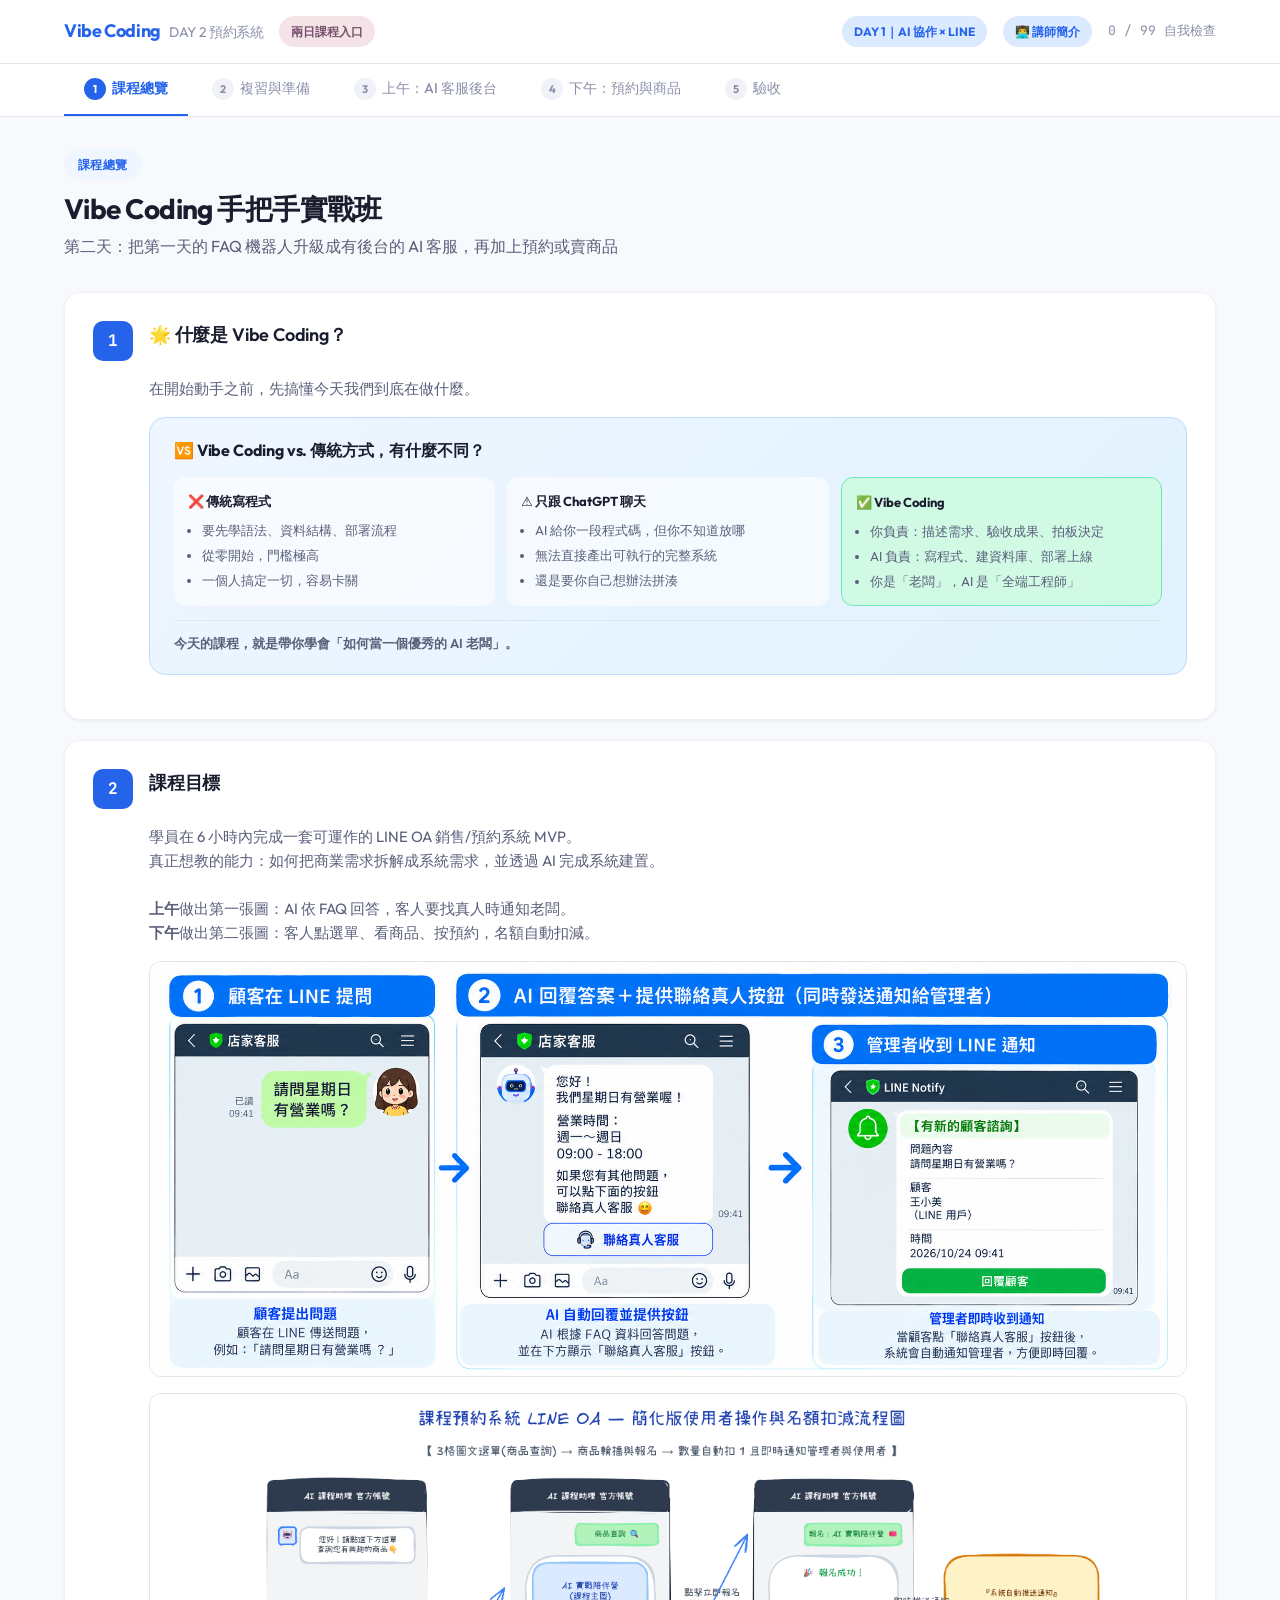
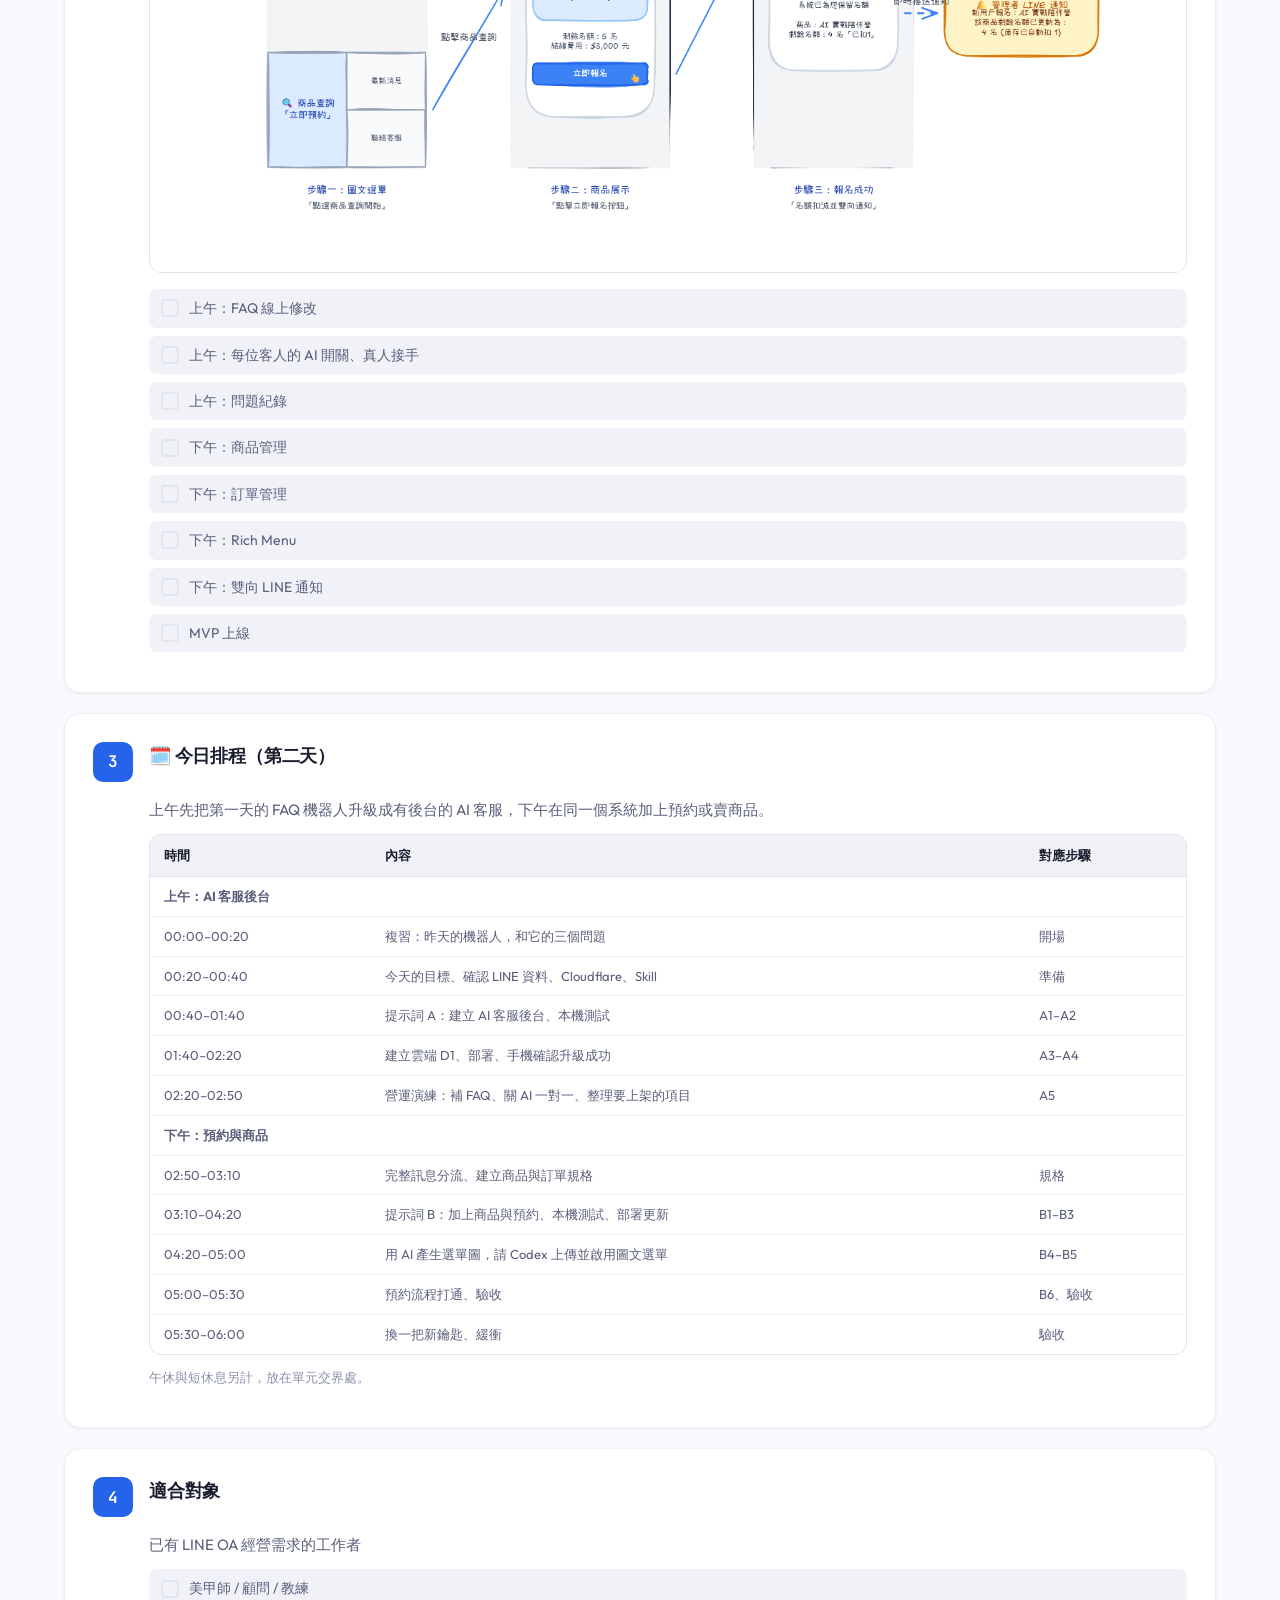
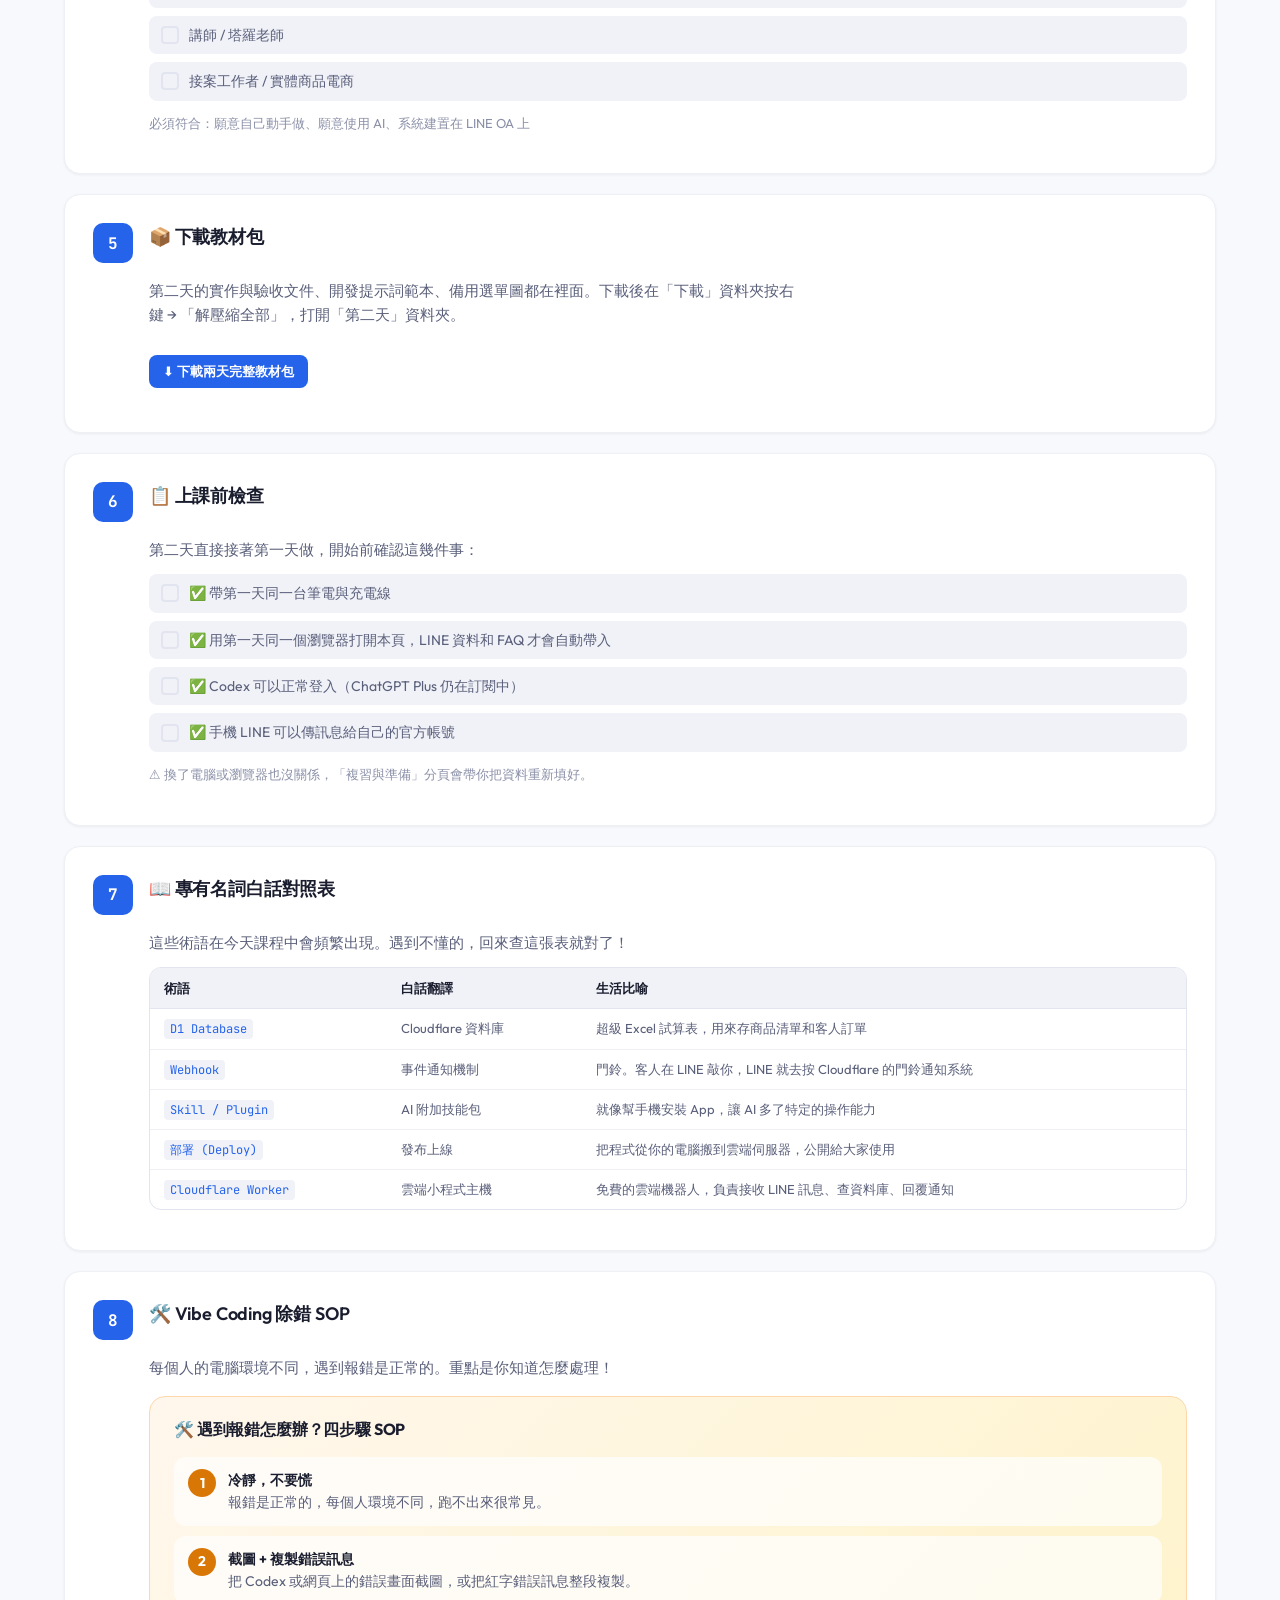
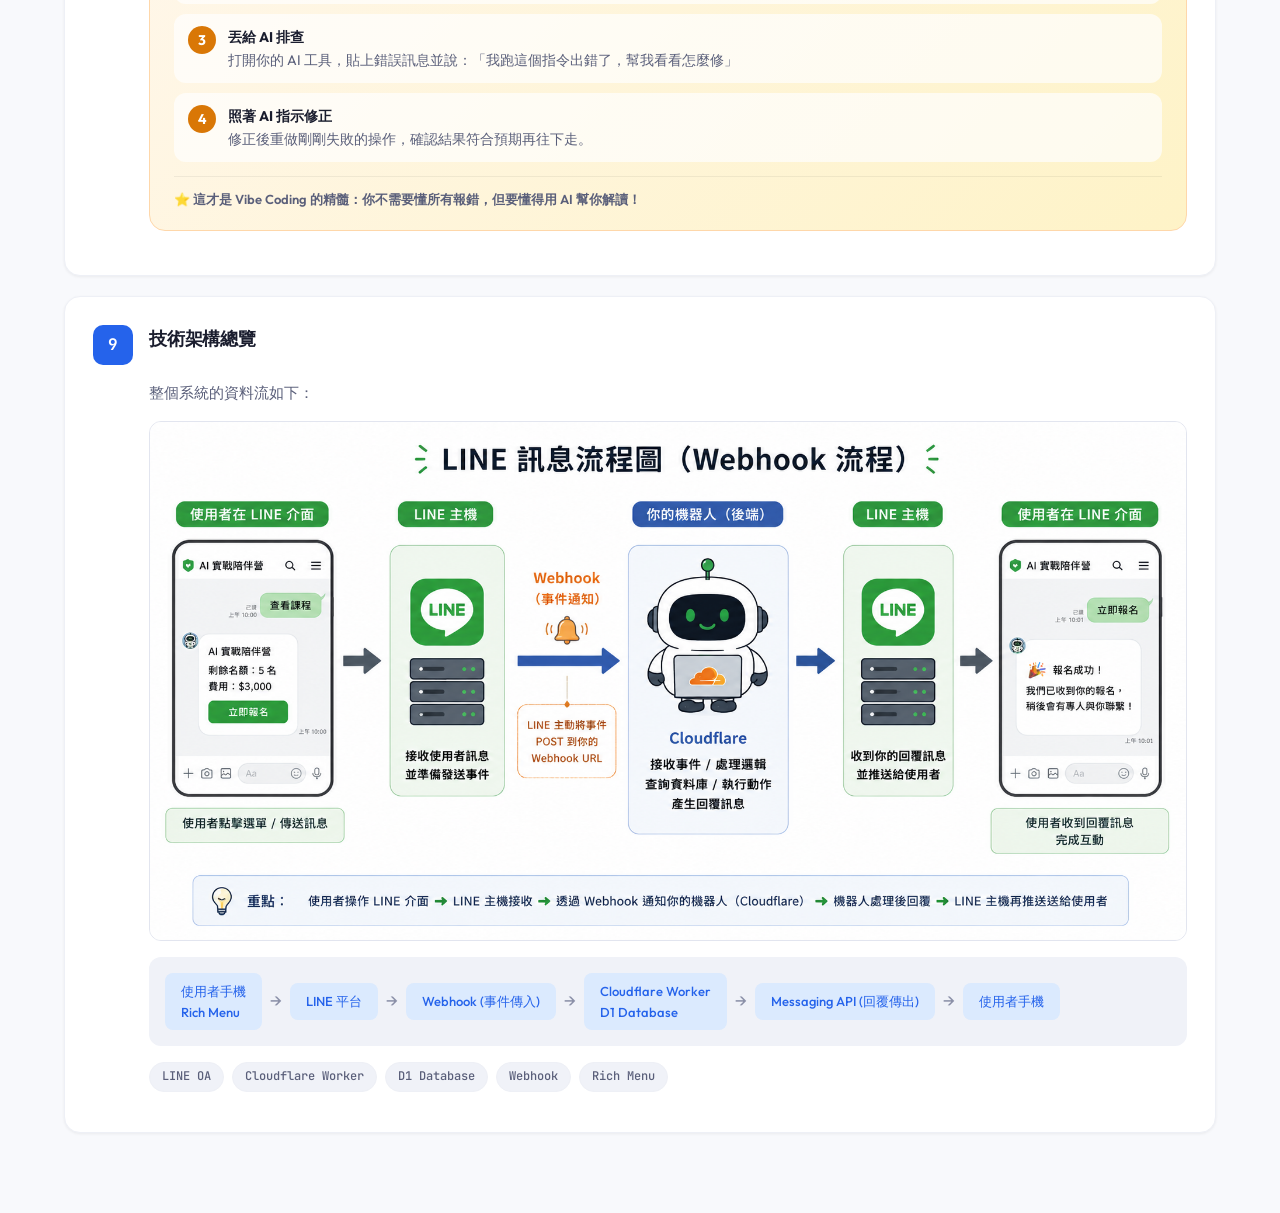
==== commit 2ae71f56: "Day 2: add optional change-password exercise after A5 Co-Authored-By: Claude Opus 5.5 <noreply@anthr" ====
--- a/index.html
+++ b/index.html
@@ -28,7 +28,7 @@
   <main class="main-content" id="mainContent"></main>
 
   <script src="course-tools.js?v=20261026-01"></script>
-  <script src="data.js?v=20261026-06"></script>
+  <script src="data.js?v=20261026-10"></script>
   <script>
     (function () {
       const nav = document.getElementById('tabNav');
@@ -403,7 +403,7 @@
 5. 後台網頁：要輸入密碼才能進去，分成「客人管理」「FAQ 管理」（一個大文字框，直接改、按儲存）「問題紀錄」三頁。選單留位置，下午會加「商品管理」「訂單管理」。
 
 【密碼與金鑰】
-- 後台密碼由我自己輸入（至少 6 碼），用 npx wrangler secret put ADMIN_PASSWORD 設定，不要顯示在畫面或對話裡。
+- 後台密碼先設成 123456（上課練習用），本機和雲端都一樣。
 - 管理員 LINE UID（通知要送給我）：${adminUid || '[請回前步驟填寫管理員 LINE UID]'}
 - LINE 和 Gemini 的金鑰第一天已經設定在 Cloudflare，不用重設。本機測試需要的話放進 .dev.vars，不要寫進程式碼、也不要 commit：
   LINE_CHANNEL_SECRET: ${channelSecret || '[請回前步驟填寫 Channel Secret]'}
@@ -430,36 +430,30 @@
 
         const bookingPromptArea = document.getElementById('booking_system_prompt');
         if (bookingPromptArea) {
-          bookingPromptArea.value = `請在 line-ai-faq 專案加上「商品與預約」功能。上午做好的 AI 客服、FAQ 管理、客人 AI 開關和後台登入都要保持可用，不要重寫。
-我是新手，開始前先用 git 存一個還原點，再用三句白話告訴我你要加什麼；每做完一步用一句白話告訴我結果。金鑰上午已經設定好，直接沿用。
-
-【我的商品與訂單】
+          bookingPromptArea.value = `請在 line-ai-faq 專案加上「商品與預約」。上午做好的 AI 客服和後台都要保留，不要重寫；金鑰上午已經設定好，直接沿用。
+開始前先用 git 存一個還原點，再用三句白話告訴我你要加什麼。
+
+【我的商品】
 - 商品要記錄：${productFields}
 - 訂單要記錄：${orderFields}
 - 下單後通知我：${adminNotify}
 - 下單後回覆客人：${userNotify}
-${popularItems ? `- 先建立這些商品，狀態設為「下架」，價格和數量我自己在後台填，不要自己編：
+${popularItems ? `- 先建立這些商品，狀態設為「下架」，價格和數量我自己在後台填：
 ${popularItems}
 ` : ''}
 【客人怎麼預約】
-1. 客人按下選單的「瀏覽商品」（postback），或自己打「瀏覽商品」：用卡片列出上架中的商品（輪播）。
-2. 卡片上的「立即預約」按鈕，要讓客人真的送出一句文字：👉 我要預約【商品名稱】
-   （按鈕用傳送文字的 message action，不要用 postback，這樣 LINE 官方帳號後台的聊天室才看得到。）
-3. 收到「👉 我要預約【…】」：建立訂單（預設未付款）、名額或庫存減 1，回覆客人並推播通知我。賣完、下架或找不到商品時，回「這個項目目前無法預約」，不建立訂單。
-4. 瀏覽商品和「我要預約」就算客人的 AI 被關掉或在真人接手中，也要照常處理；其他文字照上午的規則。
-5. 客人自己打「我想預約」這類句子時，AI 只引導他點選單的「瀏覽商品」，AI 不能自己建立或取消訂單。
-6. 兩個人同時搶最後一個名額，只能有一個成功，庫存不能變負數。
+1. 客人按選單的「瀏覽商品」（postback），或自己打「瀏覽商品」：用 Flex Message 把上架中的商品做成卡片，橫向滑動排列。每張卡片有名稱、介紹、價格、剩餘數量和一個按鈕：賣實體商品的寫「立即訂購」，預約服務或時段的寫「立即預約」。
+2. 按下按鈕，客人會在聊天室送出一句話：👉 我要訂購【商品名稱】或 👉 我要預約【商品名稱】
+3. 收到這句話就建立訂單、數量減 1，回覆客人並通知我。賣完或下架就回「這個項目目前無法預約」；最後一個名額只能給一個人，數量不能變負數。
+4. 就算客人的 AI 被關掉或在真人接手中，瀏覽商品和預約也照常處理。
+5. AI 不能自己建立訂單；客人打字說想預約，就請他點選單的「瀏覽商品」。
 
 【後台加兩頁】
 - 商品管理：新增、修改、上下架。
-- 訂單管理：切換已付款／未付款、刪除訂單（刪除後名額加回去）。
-
-【做法】
-1. 先在本機測試（npm run dev），給我本機後台網址讓我試。
-2. 我說可以之後，雲端 D1 只新增商品和訂單的資料表，不能動到上午的資料，再部署到同一個 Worker（網址不變）。
-3. 再用 git 存還原點，訊息寫「下午：商品與預約完成」。
-
-遇到錯誤先用白話說明，一次修一個問題，不要整個重寫；改壞了先問我要不要退回還原點。`;
+- 訂單管理：切換已付款／未付款、刪除訂單（數量加回去）。
+
+先在本機測試給我試，我說可以再部署到同一個 Worker（不能動到上午的資料），最後用 git 存還原點「下午：商品與預約完成」。
+遇到錯誤先用白話說明，一次修一個問題，不要整個重寫。`;
         }
 
         // Step B4 Rich Menu Image Prompt
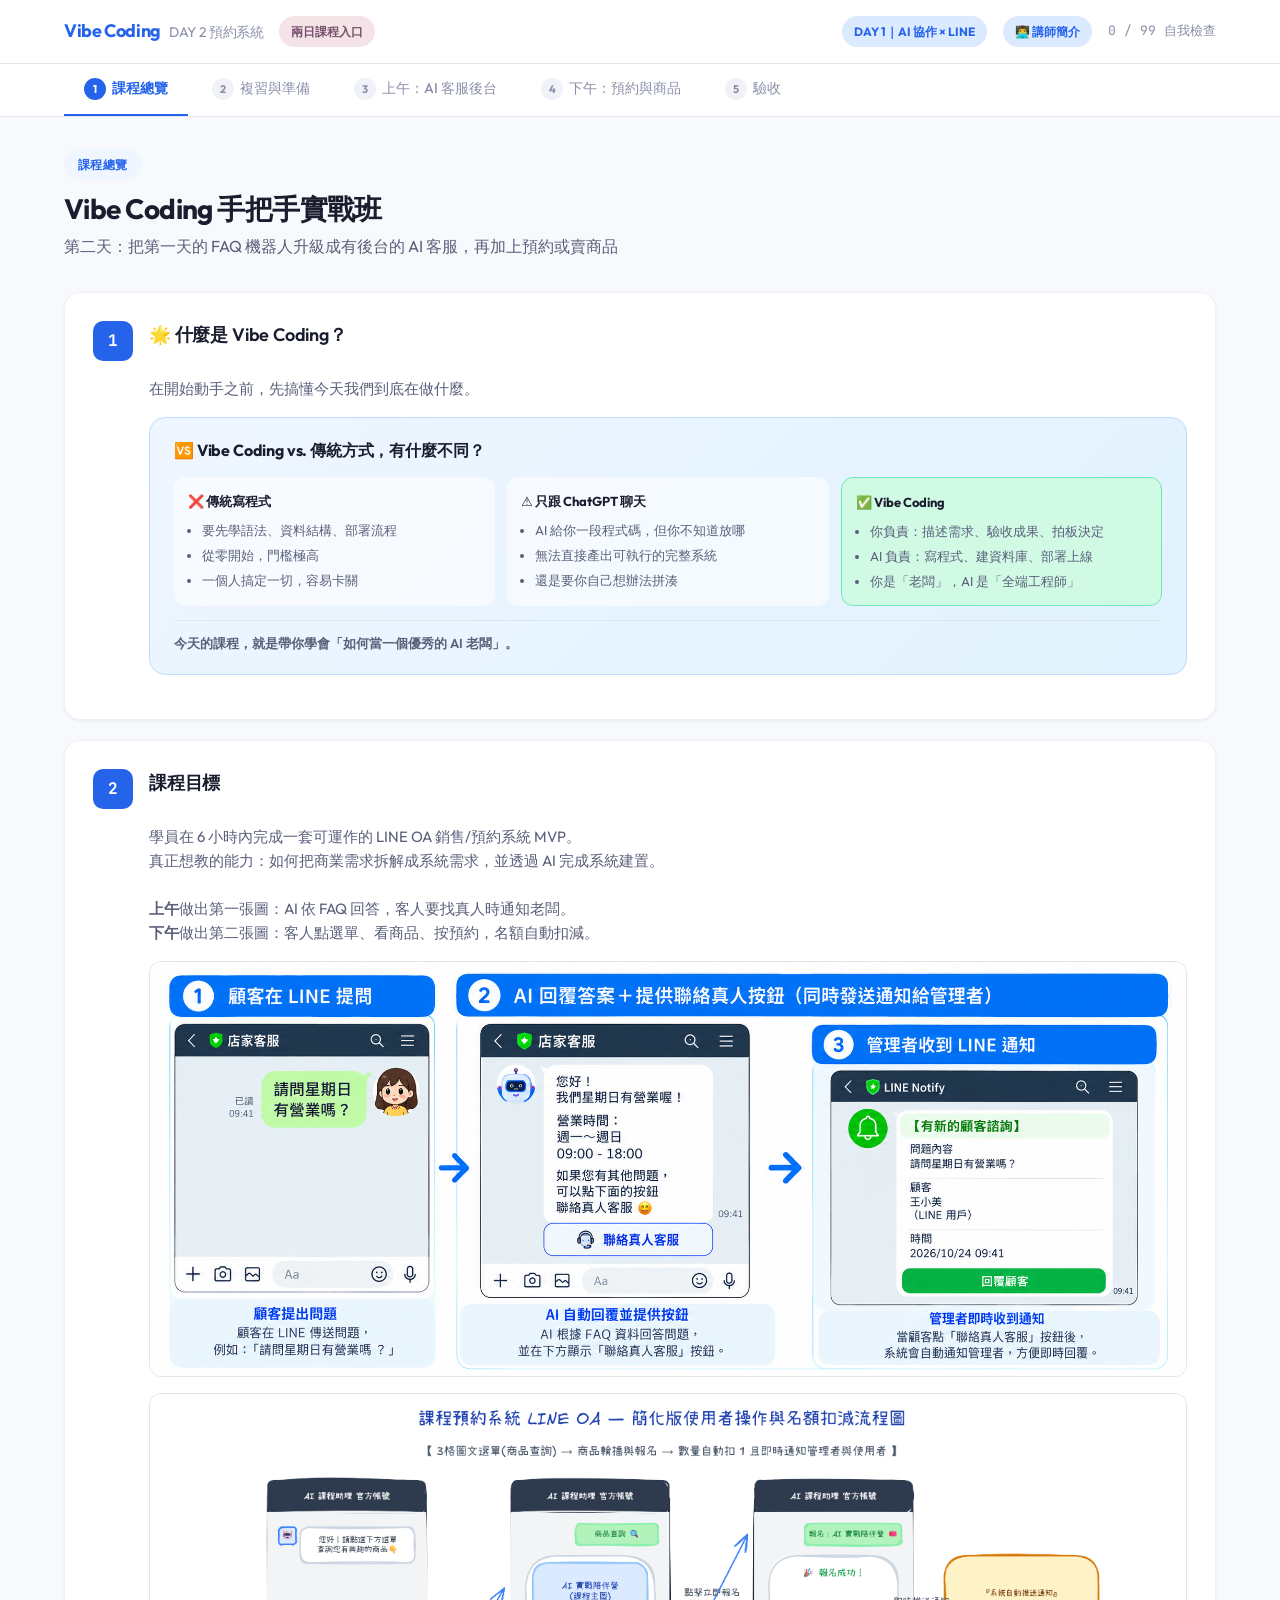
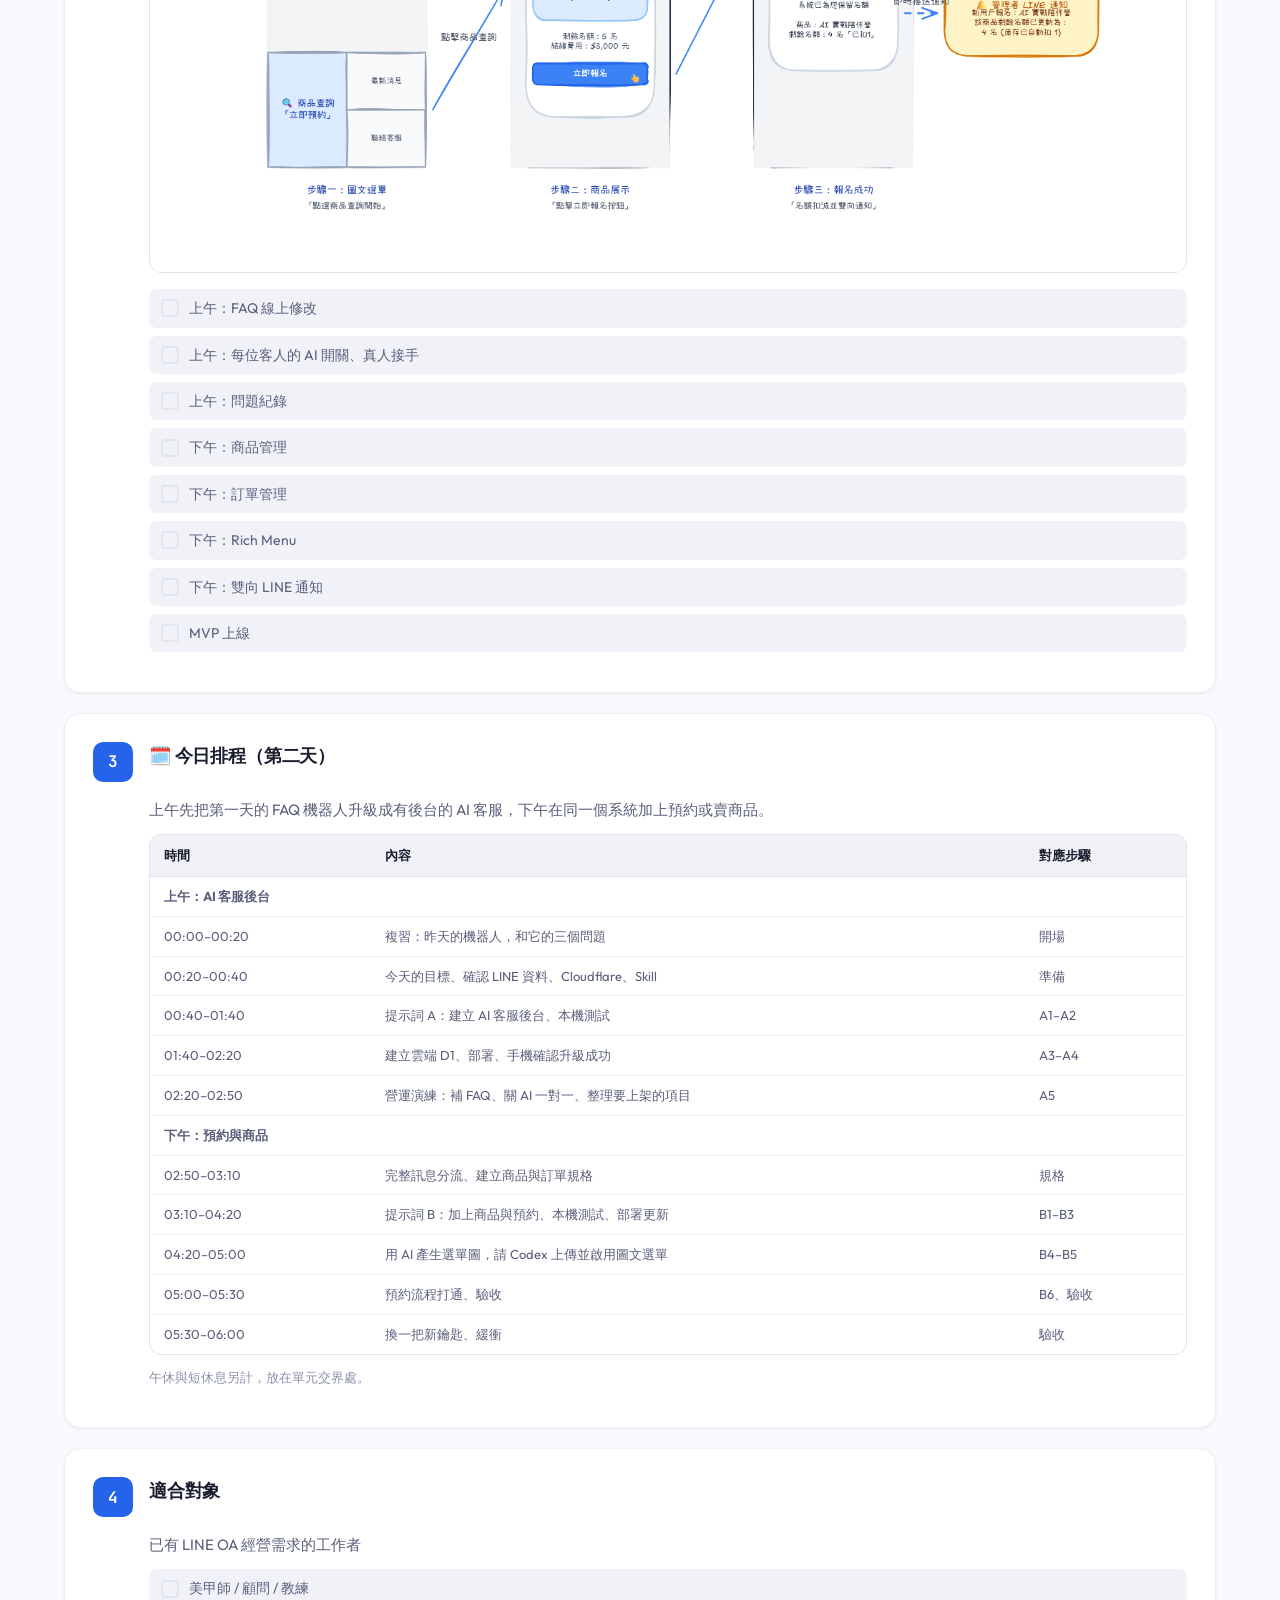
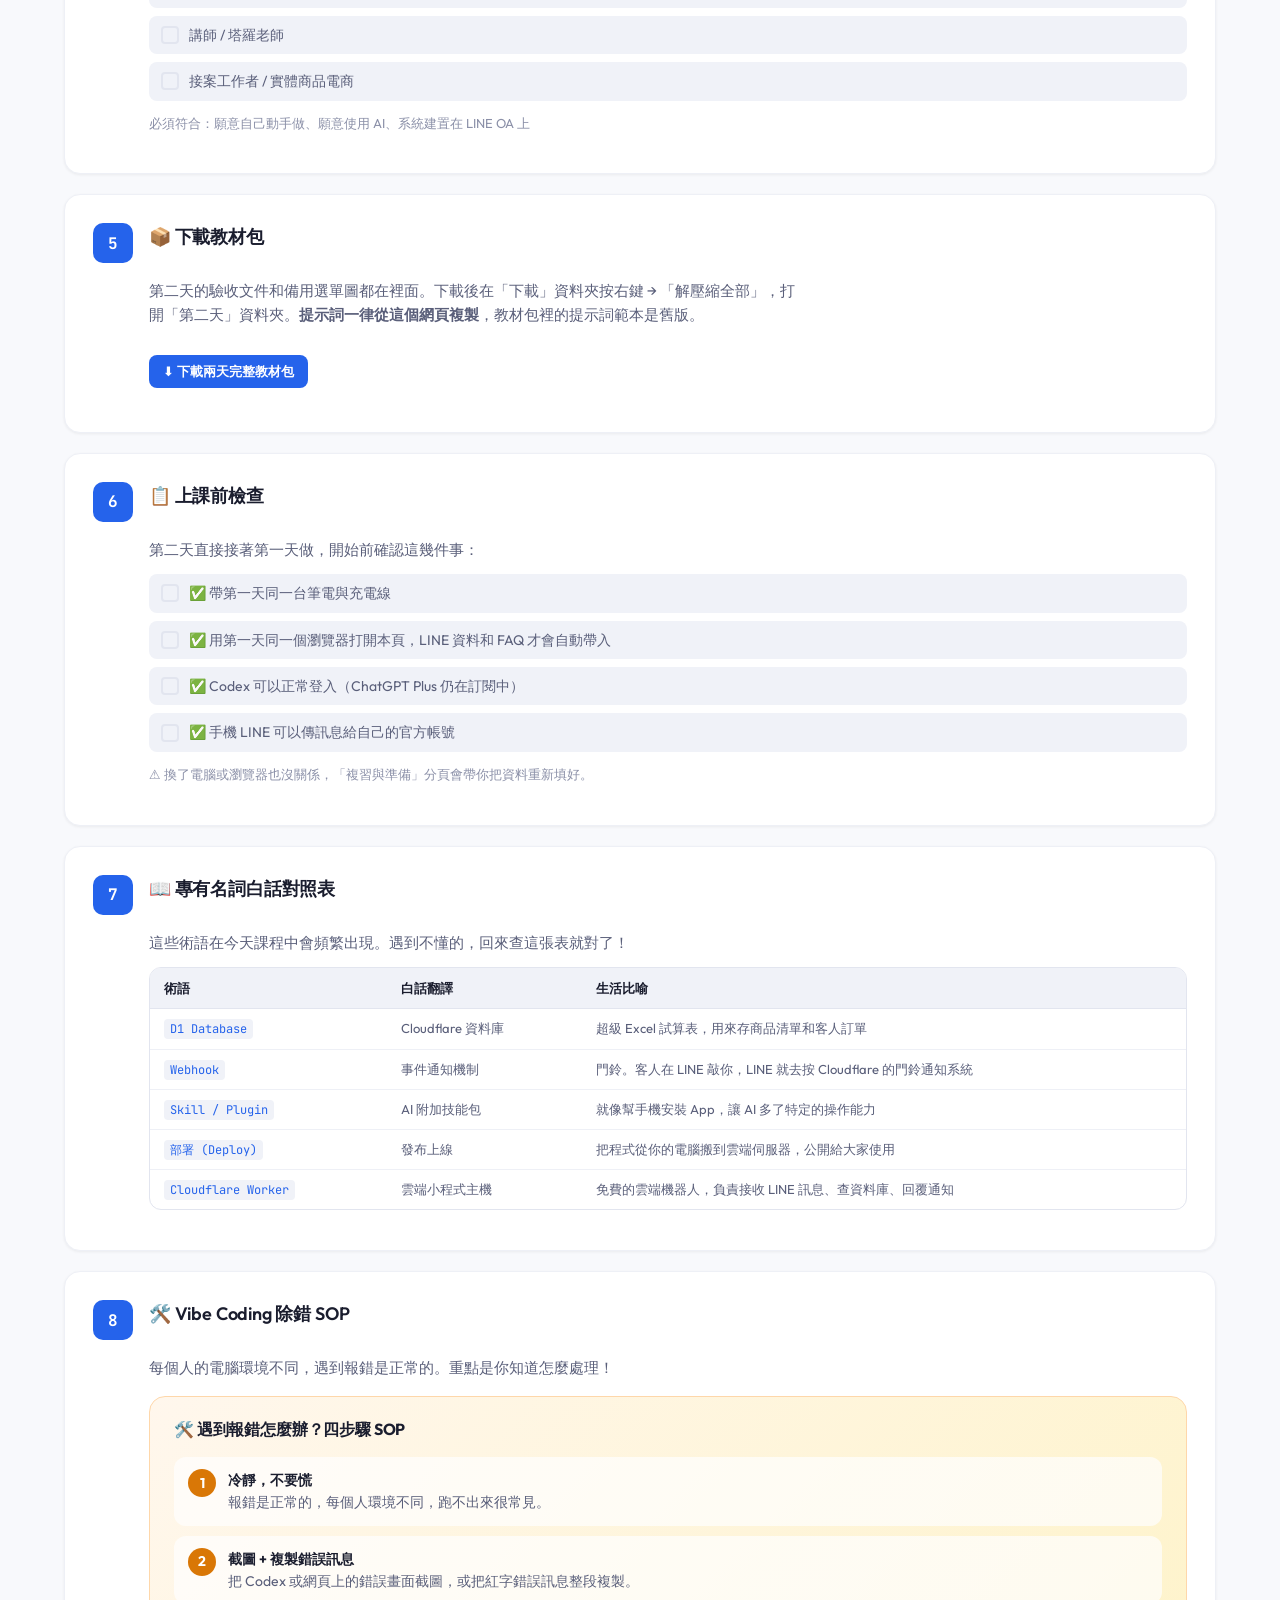
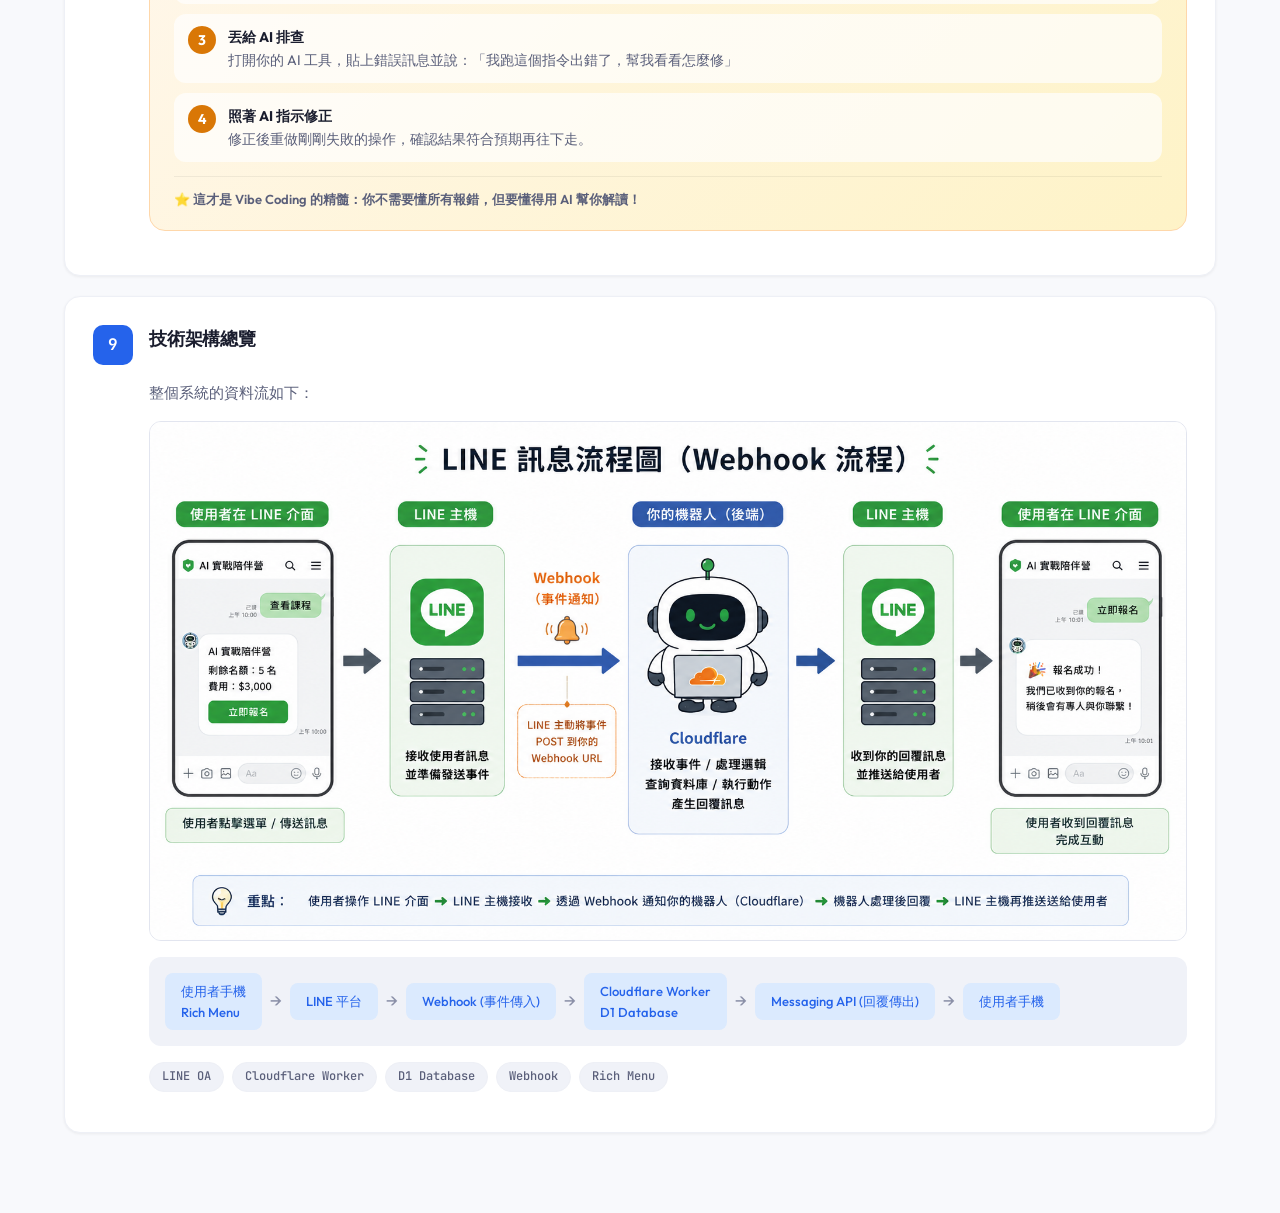
==== commit 1bb49699: "Two-day consistency pass - Day 1 preview matches Day 2 split (AI support morning, booking afternoon)" ====
--- a/index.html
+++ b/index.html
@@ -28,7 +28,7 @@
   <main class="main-content" id="mainContent"></main>
 
   <script src="course-tools.js?v=20261026-01"></script>
-  <script src="data.js?v=20261026-10"></script>
+  <script src="data.js?v=20261026-11"></script>
   <script>
     (function () {
       const nav = document.getElementById('tabNav');
@@ -418,7 +418,7 @@
 5. 再用 git 存還原點，訊息寫「上午：AI 客服後台完成」。
 
 第一天的回答規則照舊：只能依 FAQ 回答，不能編造價格、日期、地址或優惠。
-找不到 line-ai-faq 資料夾的話，先停下來告訴我。遇到錯誤先用白話說明，一次修一個問題，不要整個重寫。`;
+不知道 line-ai-faq 資料夾在哪的話，先幫我在電腦裡找；真的找不到再停下來告訴我。遇到錯誤先用白話說明，一次修一個問題，不要整個重寫。`;
         }
 
         // Step B1 Prompt Box (商品與預約)
